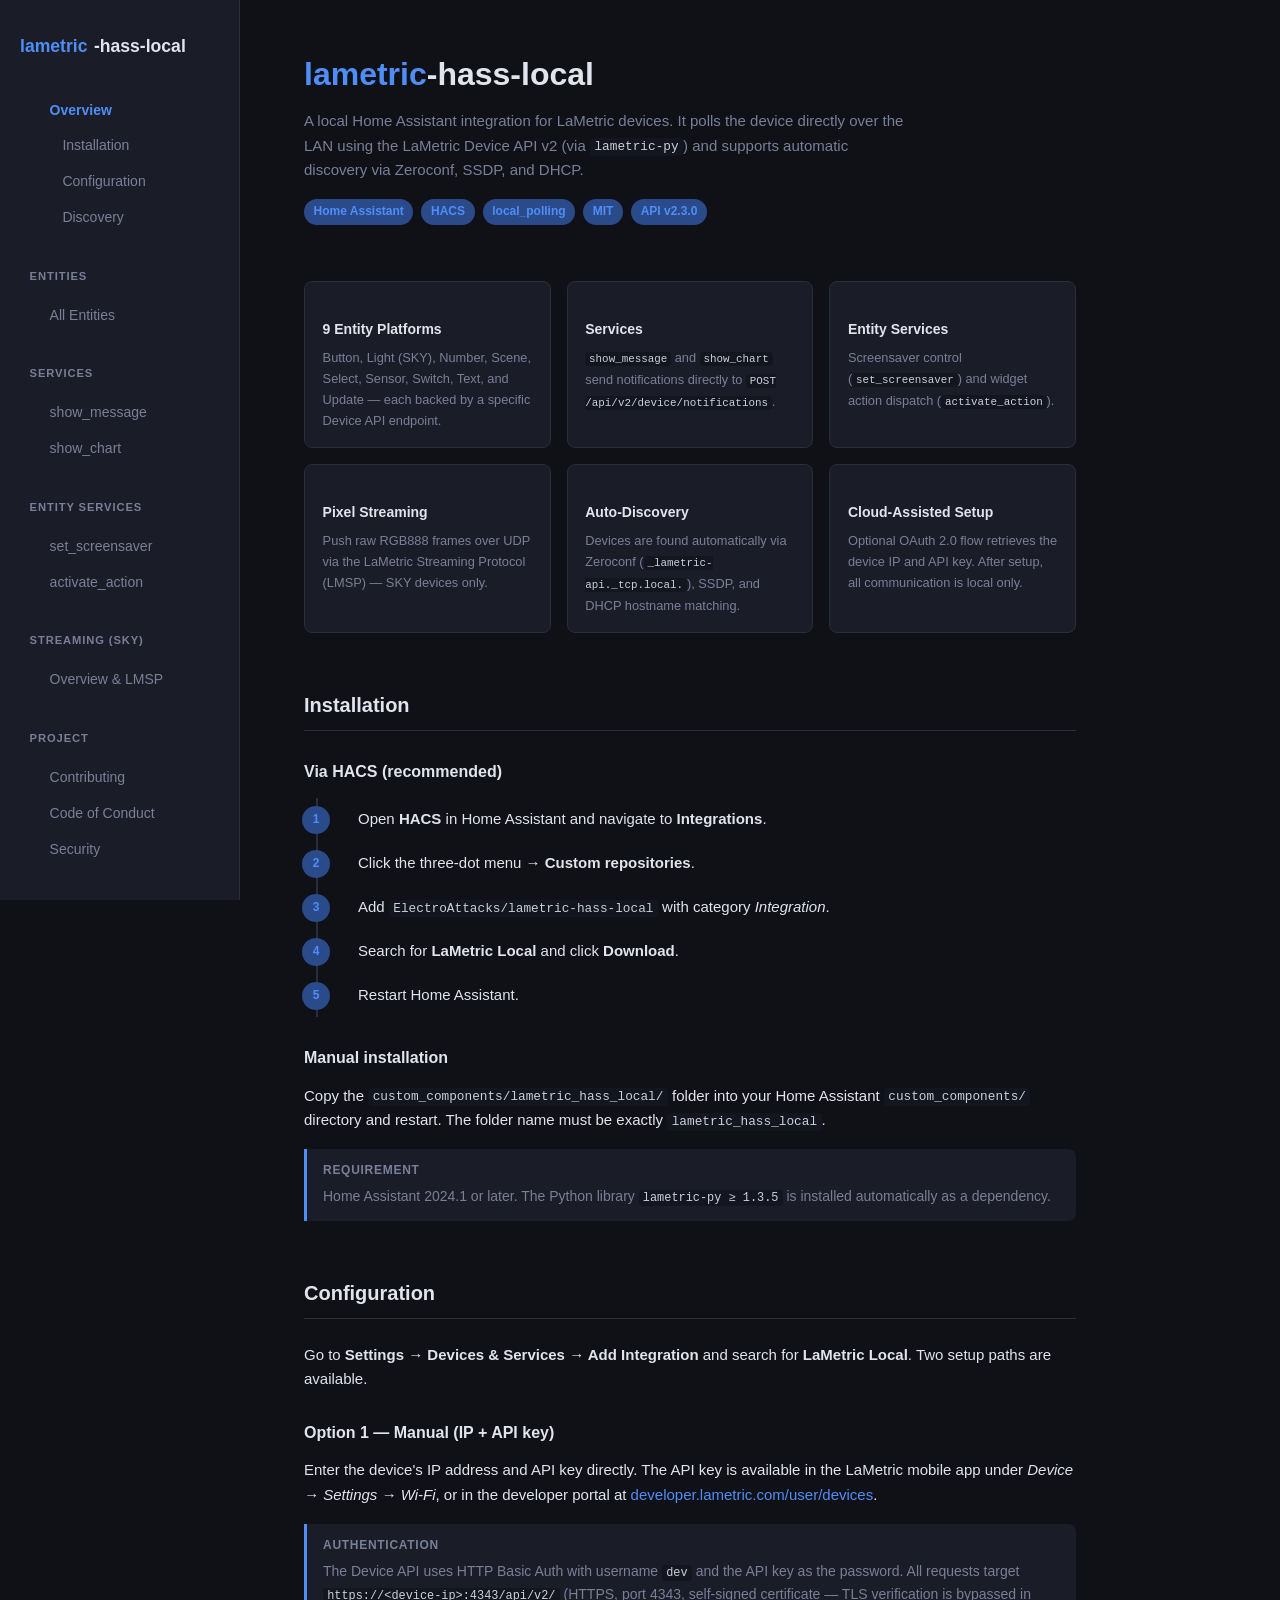
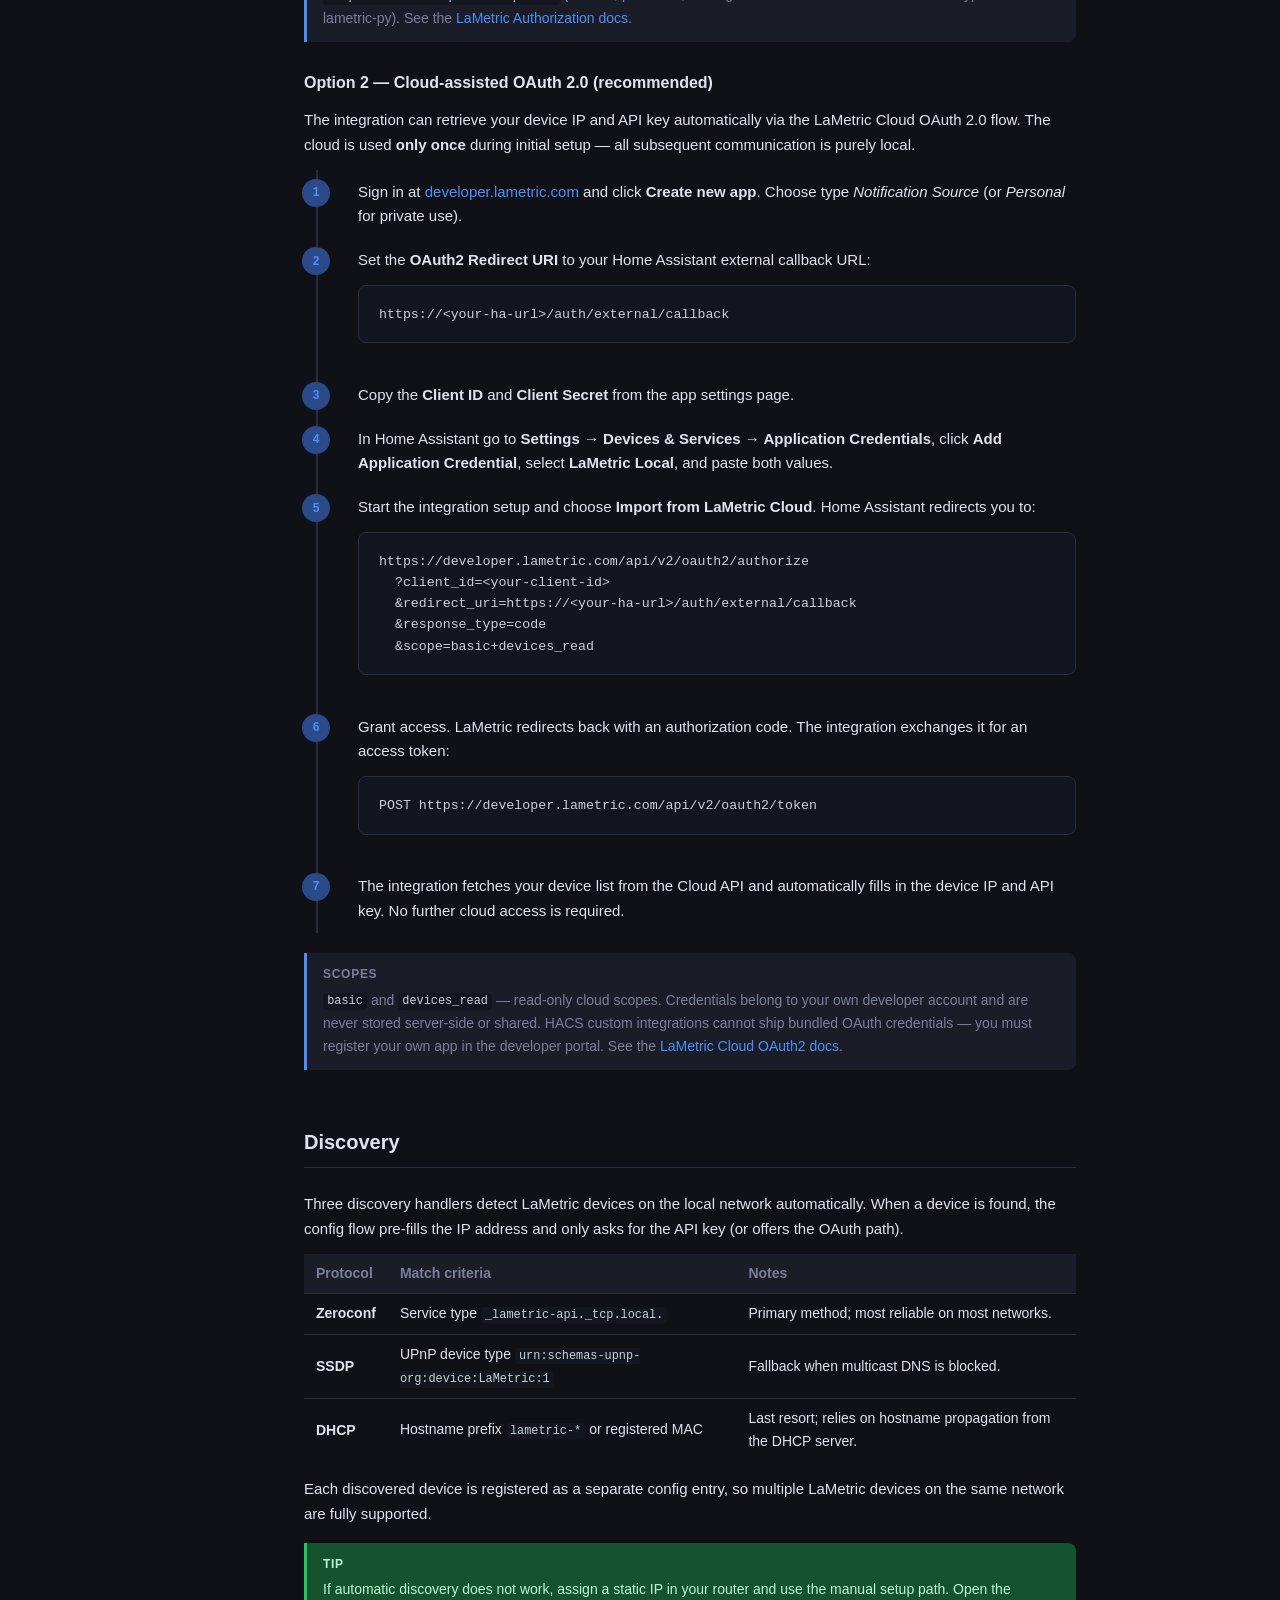
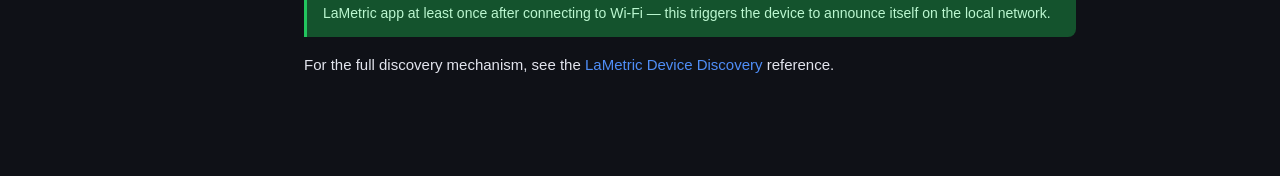
==== docs/index.html @ 4edc42f3 "docs: split documentation into multi-page site - Rewrite index.html as overview page (install, confi" ====
<!DOCTYPE html>
<html lang="en">

<head>
    <meta charset="UTF-8" />
    <meta name="viewport" content="width=device-width, initial-scale=1.0" />
    <title>lametric-hass-local — Overview</title>
    <link rel="stylesheet" href="style.css" />
</head>

<body>
    <div class="layout">

        <!-- ── Sidebar ── -->
        <nav>
            <a class="logo" href="index.html"><span>lametric</span>-hass-local</a>
            <ul>
                <li><a href="index.html" class="page-active">Overview</a></li>
                <li><a href="index.html#installation" style="padding-left:1.4rem">Installation</a></li>
                <li><a href="index.html#configuration" style="padding-left:1.4rem">Configuration</a></li>
                <li><a href="index.html#discovery" style="padding-left:1.4rem">Discovery</a></li>
            </ul>

            <div class="section-label">Entities</div>
            <ul>
                <li><a href="entities.html">All Entities</a></li>
            </ul>

            <div class="section-label">Services</div>
            <ul>
                <li><a href="services.html">show_message</a></li>
                <li><a href="services.html#show-chart">show_chart</a></li>
            </ul>

            <div class="section-label">Entity Services</div>
            <ul>
                <li><a href="entity-services.html">set_screensaver</a></li>
                <li><a href="entity-services.html#activate-action">activate_action</a></li>
            </ul>

            <div class="section-label">Streaming (SKY)</div>
            <ul>
                <li><a href="streaming.html">Overview &amp; LMSP</a></li>
            </ul>

            <div class="section-label">Project</div>
            <ul>
                <li><a href="contributing.html">Contributing</a></li>
                <li><a href="code-of-conduct.html">Code of Conduct</a></li>
                <li><a href="security.html">Security</a></li>
            </ul>
        </nav>

        <!-- ── Content ── -->
        <main>

            <!-- Hero -->
            <div class="hero" id="overview">
                <h1><span>lametric</span>-hass-local</h1>
                <p>A local Home Assistant integration for LaMetric devices. It polls the device directly over the LAN
                    using the LaMetric Device API v2 (via <code>lametric-py</code>) and supports automatic
                    discovery via Zeroconf, SSDP, and DHCP.</p>
                <div class="badges">
                    <span class="badge">Home Assistant</span>
                    <span class="badge">HACS</span>
                    <span class="badge">local_polling</span>
                    <span class="badge">MIT</span>
                    <span class="badge">API v2.3.0</span>
                </div>
            </div>

            <!-- Feature overview -->
            <section>
                <div class="card-grid">
                    <div class="card">
                        <h4>9 Entity Platforms</h4>
                        <p>Button, Light (SKY), Number, Scene, Select, Sensor, Switch, Text, and Update — each backed
                            by a specific Device API endpoint.</p>
                    </div>
                    <div class="card">
                        <h4>Services</h4>
                        <p><code>show_message</code> and <code>show_chart</code> send notifications directly to
                            <code>POST /api/v2/device/notifications</code>.</p>
                    </div>
                    <div class="card">
                        <h4>Entity Services</h4>
                        <p>Screensaver control (<code>set_screensaver</code>) and widget action dispatch
                            (<code>activate_action</code>).</p>
                    </div>
                    <div class="card">
                        <h4>Pixel Streaming</h4>
                        <p>Push raw RGB888 frames over UDP via the LaMetric Streaming Protocol (LMSP) — SKY devices
                            only.</p>
                    </div>
                    <div class="card">
                        <h4>Auto-Discovery</h4>
                        <p>Devices are found automatically via Zeroconf (<code>_lametric-api._tcp.local.</code>),
                            SSDP, and DHCP hostname matching.</p>
                    </div>
                    <div class="card">
                        <h4>Cloud-Assisted Setup</h4>
                        <p>Optional OAuth 2.0 flow retrieves the device IP and API key. After setup, all
                            communication is local only.</p>
                    </div>
                </div>
            </section>

            <!-- Installation -->
            <section id="installation">
                <h2>Installation</h2>

                <h3>Via HACS (recommended)</h3>
                <ol class="steps">
                    <li>Open <strong>HACS</strong> in Home Assistant and navigate to <strong>Integrations</strong>.</li>
                    <li>Click the three-dot menu &#8594; <strong>Custom repositories</strong>.</li>
                    <li>Add <code>ElectroAttacks/lametric-hass-local</code> with category <em>Integration</em>.</li>
                    <li>Search for <strong>LaMetric Local</strong> and click <strong>Download</strong>.</li>
                    <li>Restart Home Assistant.</li>
                </ol>

                <h3>Manual installation</h3>
                <p>Copy the <code>custom_components/lametric_hass_local/</code> folder into your Home Assistant
                    <code>custom_components/</code> directory and restart. The folder name must be exactly
                    <code>lametric_hass_local</code>.</p>

                <div class="note">
                    <strong>Requirement</strong>
                    Home Assistant 2024.1 or later. The Python library <code>lametric-py &ge; 1.3.5</code> is
                    installed automatically as a dependency.
                </div>
            </section>

            <!-- Configuration -->
            <section id="configuration">
                <h2>Configuration</h2>
                <p>Go to <strong>Settings &#8594; Devices &amp; Services &#8594; Add Integration</strong> and search for
                    <strong>LaMetric Local</strong>. Two setup paths are available.</p>

                <h3>Option 1 &#8212; Manual (IP + API key)</h3>
                <p>Enter the device's IP address and API key directly. The API key is available in the LaMetric
                    mobile app under <em>Device &#8594; Settings &#8594; Wi-Fi</em>, or in the developer portal at
                    <a href="https://developer.lametric.com/user/devices" target="_blank"
                        rel="noopener">developer.lametric.com/user/devices</a>.</p>

                <div class="note">
                    <strong>Authentication</strong>
                    The Device API uses HTTP Basic Auth with username <code>dev</code> and the API key as the
                    password. All requests target <code>https://&lt;device-ip&gt;:4343/api/v2/</code> (HTTPS, port
                    4343, self-signed certificate &#8212; TLS verification is bypassed in lametric-py).
                    See the
                    <a href="https://lametric-documentation.readthedocs.io/en/latest/reference-docs/device-authorization.html"
                        target="_blank" rel="noopener">LaMetric Authorization docs</a>.
                </div>

                <h3>Option 2 &#8212; Cloud-assisted OAuth 2.0 (recommended)</h3>
                <p>The integration can retrieve your device IP and API key automatically via the LaMetric Cloud OAuth
                    2.0 flow. The cloud is used <strong>only once</strong> during initial setup &#8212; all subsequent
                    communication is purely local.</p>

                <ol class="steps">
                    <li>
                        Sign in at <a href="https://developer.lametric.com" target="_blank"
                            rel="noopener">developer.lametric.com</a> and click <strong>Create new app</strong>.
                        Choose type <em>Notification Source</em> (or <em>Personal</em> for private use).
                    </li>
                    <li>
                        Set the <strong>OAuth2 Redirect URI</strong> to your Home Assistant external callback URL:
                        <pre><code>https://&lt;your-ha-url&gt;/auth/external/callback</code></pre>
                    </li>
                    <li>
                        Copy the <strong>Client ID</strong> and <strong>Client Secret</strong> from the app settings
                        page.
                    </li>
                    <li>
                        In Home Assistant go to <strong>Settings &#8594; Devices &amp; Services &#8594; Application
                            Credentials</strong>, click <strong>Add Application Credential</strong>, select
                        <strong>LaMetric Local</strong>, and paste both values.
                    </li>
                    <li>
                        Start the integration setup and choose <strong>Import from LaMetric Cloud</strong>. Home
                        Assistant redirects you to:
                        <pre><code>https://developer.lametric.com/api/v2/oauth2/authorize
  ?client_id=&lt;your-client-id&gt;
  &amp;redirect_uri=https://&lt;your-ha-url&gt;/auth/external/callback
  &amp;response_type=code
  &amp;scope=basic+devices_read</code></pre>
                    </li>
                    <li>
                        Grant access. LaMetric redirects back with an authorization code. The integration exchanges
                        it for an access token:
                        <pre><code>POST https://developer.lametric.com/api/v2/oauth2/token</code></pre>
                    </li>
                    <li>
                        The integration fetches your device list from the Cloud API and automatically fills in the
                        device IP and API key. No further cloud access is required.
                    </li>
                </ol>

                <div class="note">
                    <strong>Scopes</strong>
                    <code>basic</code> and <code>devices_read</code> &#8212; read-only cloud scopes. Credentials belong
                    to your own developer account and are never stored server-side or shared. HACS custom integrations
                    cannot ship bundled OAuth credentials &#8212; you must register your own app in the developer
                    portal. See the
                    <a href="https://lametric-documentation.readthedocs.io/en/latest/reference-docs/cloud-authorization.html"
                        target="_blank" rel="noopener">LaMetric Cloud OAuth2 docs</a>.
                </div>
            </section>

            <!-- Discovery -->
            <section id="discovery">
                <h2>Discovery</h2>
                <p>Three discovery handlers detect LaMetric devices on the local network automatically. When a device
                    is found, the config flow pre-fills the IP address and only asks for the API key (or offers the
                    OAuth path).</p>

                <table>
                    <thead>
                        <tr>
                            <th>Protocol</th>
                            <th>Match criteria</th>
                            <th>Notes</th>
                        </tr>
                    </thead>
                    <tbody>
                        <tr>
                            <td><strong>Zeroconf</strong></td>
                            <td>Service type <code>_lametric-api._tcp.local.</code></td>
                            <td>Primary method; most reliable on most networks.</td>
                        </tr>
                        <tr>
                            <td><strong>SSDP</strong></td>
                            <td>UPnP device type <code>urn:schemas-upnp-org:device:LaMetric:1</code></td>
                            <td>Fallback when multicast DNS is blocked.</td>
                        </tr>
                        <tr>
                            <td><strong>DHCP</strong></td>
                            <td>Hostname prefix <code>lametric-*</code> or registered MAC</td>
                            <td>Last resort; relies on hostname propagation from the DHCP server.</td>
                        </tr>
                    </tbody>
                </table>

                <p>Each discovered device is registered as a separate config entry, so multiple LaMetric devices on
                    the same network are fully supported.</p>

                <div class="tip">
                    <strong>Tip</strong>
                    If automatic discovery does not work, assign a static IP in your router and use the manual setup
                    path. Open the LaMetric app at least once after connecting to Wi-Fi &#8212; this triggers the device
                    to announce itself on the local network.
                </div>

                <p>For the full discovery mechanism, see the
                    <a href="https://lametric-documentation.readthedocs.io/en/latest/reference-docs/device-discovery.html"
                        target="_blank" rel="noopener">LaMetric Device Discovery</a> reference.
                </p>
            </section>

        </main>
    </div>
</body>

</html>
---- docs/style.css ----
/* ── Reset & Variables ── */
*,
*::before,
*::after {
    box-sizing: border-box;
    margin: 0;
    padding: 0;
}

:root {
    --bg: #0f1117;
    --surface: #1a1d27;
    --border: #2a2d3a;
    --accent: #4f8ef7;
    --accent-dim: #2a4a8a;
    --text: #e2e4ed;
    --muted: #7a7f99;
    --code-bg: #13151f;
    --radius: 8px;
    --warn: #d97706;
    --warn-dim: #451a03;
    --success: #22c55e;
    --success-dim: #14532d;
    --danger: #ef4444;
    --danger-dim: #450a0a;
    --method-get: #22c55e;
    --method-put: #f59e0b;
    --method-post: #3b82f6;
    --method-delete: #ef4444;
}

html {
    scroll-behavior: smooth;
}

body {
    font-family: -apple-system, BlinkMacSystemFont, "Segoe UI", Roboto, sans-serif;
    background: var(--bg);
    color: var(--text);
    line-height: 1.65;
    font-size: 15px;
}

a {
    color: var(--accent);
    text-decoration: none;
}

a:hover {
    text-decoration: underline;
}

/* ── Layout ── */
.layout {
    display: flex;
    min-height: 100vh;
}

/* ── Sidebar ── */
nav {
    width: 240px;
    flex-shrink: 0;
    background: var(--surface);
    border-right: 1px solid var(--border);
    padding: 2rem 1.25rem;
    position: sticky;
    top: 0;
    height: 100vh;
    overflow-y: auto;
}

nav .logo {
    font-size: 1.1rem;
    font-weight: 700;
    color: var(--text);
    display: flex;
    align-items: center;
    gap: 0.4rem;
    margin-bottom: 2rem;
    text-decoration: none;
}

nav .logo span {
    color: var(--accent);
}

nav ul {
    list-style: none;
}

nav ul li {
    margin-bottom: 0.1rem;
}

nav ul li a {
    display: block;
    padding: 0.35rem 0.6rem;
    border-radius: 5px;
    color: var(--muted);
    font-size: 0.875rem;
    transition: background 0.15s, color 0.15s;
    text-decoration: none;
}

nav ul li a:hover,
nav ul li a.active {
    background: var(--accent-dim);
    color: var(--text);
}

nav ul li a.page-active {
    color: var(--accent);
    font-weight: 600;
}

nav .section-label {
    font-size: 0.7rem;
    font-weight: 600;
    text-transform: uppercase;
    letter-spacing: 0.08em;
    color: var(--muted);
    padding: 1rem 0.6rem 0.3rem;
}

/* ── Main Content ── */
main {
    flex: 1;
    padding: 3rem 4rem;
    max-width: 900px;
}

/* ── Hero ── */
.hero {
    margin-bottom: 3.5rem;
}

.hero h1 {
    font-size: 2rem;
    font-weight: 700;
    margin-bottom: 0.5rem;
}

.hero h1 span {
    color: var(--accent);
}

.hero p {
    color: var(--muted);
    max-width: 600px;
}

.badges {
    display: flex;
    gap: 0.5rem;
    margin-top: 1rem;
    flex-wrap: wrap;
}

.badge {
    background: var(--accent-dim);
    color: var(--accent);
    font-size: 0.75rem;
    font-weight: 600;
    padding: 0.2rem 0.6rem;
    border-radius: 999px;
}

/* ── Sections ── */
section {
    margin-bottom: 3.5rem;
}

h2 {
    font-size: 1.25rem;
    font-weight: 700;
    padding-bottom: 0.5rem;
    border-bottom: 1px solid var(--border);
    margin-bottom: 1.5rem;
}

h3 {
    font-size: 1rem;
    font-weight: 600;
    margin: 1.75rem 0 0.75rem;
    color: var(--text);
}

h4 {
    font-size: 0.9rem;
    font-weight: 600;
    margin: 1.25rem 0 0.5rem;
    color: var(--muted);
}

p {
    margin-bottom: 0.75rem;
    color: var(--text);
}

code {
    font-family: "JetBrains Mono", "Fira Code", "Cascadia Code", monospace;
    font-size: 0.85em;
    background: var(--code-bg);
    padding: 0.1em 0.35em;
    border-radius: 4px;
    color: #c9d1d9;
}

pre {
    background: var(--code-bg);
    border: 1px solid var(--border);
    border-radius: var(--radius);
    padding: 1.1rem 1.25rem;
    overflow-x: auto;
    margin: 0.75rem 0 1.25rem;
    font-size: 0.83rem;
    line-height: 1.6;
}

pre code {
    background: none;
    padding: 0;
    font-size: inherit;
    color: #c9d1d9;
}

ul,
ol {
    margin: 0.5rem 0 1rem 1.25rem;
}

li {
    margin-bottom: 0.3rem;
}

/* ── Cards ── */
.card-grid {
    display: grid;
    grid-template-columns: repeat(auto-fill, minmax(220px, 1fr));
    gap: 1rem;
    margin-bottom: 1rem;
}

.card {
    background: var(--surface);
    border: 1px solid var(--border);
    border-radius: var(--radius);
    padding: 1rem 1.1rem;
}

.card h4 {
    font-size: 0.875rem;
    font-weight: 600;
    margin-bottom: 0.35rem;
    color: var(--text);
}

.card p {
    font-size: 0.8rem;
    color: var(--muted);
    margin: 0;
}

/* ── Callouts ── */
.note,
.warning,
.tip {
    border-left: 3px solid var(--accent);
    padding: 0.75rem 1rem;
    border-radius: 0 var(--radius) var(--radius) 0;
    font-size: 0.875rem;
    margin: 1rem 0;
}

.note {
    background: var(--surface);
    border-color: var(--accent);
    color: var(--muted);
}

.warning {
    background: var(--warn-dim);
    border-color: var(--warn);
    color: #fde68a;
}

.tip {
    background: var(--success-dim);
    border-color: var(--success);
    color: #bbf7d0;
}

.note strong,
.warning strong,
.tip strong {
    display: block;
    margin-bottom: 0.25rem;
    font-size: 0.75rem;
    text-transform: uppercase;
    letter-spacing: 0.06em;
}

/* ── Tables ── */
table {
    width: 100%;
    border-collapse: collapse;
    font-size: 0.875rem;
    margin-bottom: 1rem;
}

th,
td {
    text-align: left;
    padding: 0.5rem 0.75rem;
    border-bottom: 1px solid var(--border);
}

th {
    color: var(--muted);
    font-weight: 600;
    background: var(--surface);
}

tr:last-child td {
    border-bottom: none;
}

/* ── API Reference ── */
.api-ref {
    background: var(--surface);
    border: 1px solid var(--border);
    border-radius: var(--radius);
    padding: 0.75rem 1rem;
    margin: 1rem 0;
    font-size: 0.8rem;
    color: var(--muted);
    display: flex;
    align-items: center;
    gap: 0.75rem;
    flex-wrap: wrap;
}

.api-ref .api-method {
    font-size: 0.7rem;
    font-weight: 700;
    padding: 0.15rem 0.5rem;
    border-radius: 4px;
    text-transform: uppercase;
    letter-spacing: 0.04em;
    flex-shrink: 0;
}

.api-ref .api-method.get {
    background: #14532d;
    color: var(--method-get);
}

.api-ref .api-method.post {
    background: #1e3a5f;
    color: var(--method-post);
}

.api-ref .api-method.put {
    background: #451a03;
    color: #fbbf24;
}

.api-ref .api-method.delete {
    background: #450a0a;
    color: var(--method-delete);
}

.api-ref .api-path {
    font-family: "JetBrains Mono", "Fira Code", monospace;
    color: var(--text);
    font-size: 0.82rem;
}

.api-ref .api-version {
    margin-left: auto;
    font-size: 0.7rem;
    background: var(--bg);
    padding: 0.1rem 0.45rem;
    border-radius: 999px;
    border: 1px solid var(--border);
}

/* ── Step list ── */
.steps {
    counter-reset: step-counter;
    list-style: none;
    margin: 0.5rem 0 1.25rem 0;
}

.steps li {
    counter-increment: step-counter;
    padding: 0.6rem 0 0.6rem 2.5rem;
    position: relative;
    border-left: 2px solid var(--border);
    margin-left: 0.75rem;
    margin-bottom: 0;
}

.steps li::before {
    content: counter(step-counter);
    position: absolute;
    left: -1rem;
    top: 0.55rem;
    width: 1.75rem;
    height: 1.75rem;
    background: var(--accent-dim);
    color: var(--accent);
    border-radius: 50%;
    display: flex;
    align-items: center;
    justify-content: center;
    font-size: 0.75rem;
    font-weight: 700;
}

/* ── Inline value list ── */
.val-list {
    display: flex;
    gap: 0.4rem;
    flex-wrap: wrap;
    margin: 0.25rem 0 0.75rem;
}

.val {
    background: var(--code-bg);
    border: 1px solid var(--border);
    border-radius: 4px;
    padding: 0.1em 0.45em;
    font-family: "JetBrains Mono", "Fira Code", monospace;
    font-size: 0.8rem;
    color: #c9d1d9;
}

.val.default {
    border-color: var(--accent-dim);
    color: var(--accent);
}

/* ── Entity header row ── */
.entity-header {
    display: flex;
    align-items: center;
    gap: 0.75rem;
    margin-bottom: 0.75rem;
}

.platform-badge {
    font-size: 0.7rem;
    font-weight: 700;
    padding: 0.2rem 0.6rem;
    border-radius: 999px;
    border: 1px solid var(--border);
    background: var(--code-bg);
    color: var(--muted);
    text-transform: uppercase;
    letter-spacing: 0.05em;
}

/* ── Responsive ── */
@media (max-width: 768px) {
    nav {
        display: none;
    }

    main {
        padding: 2rem 1.25rem;
    }
}
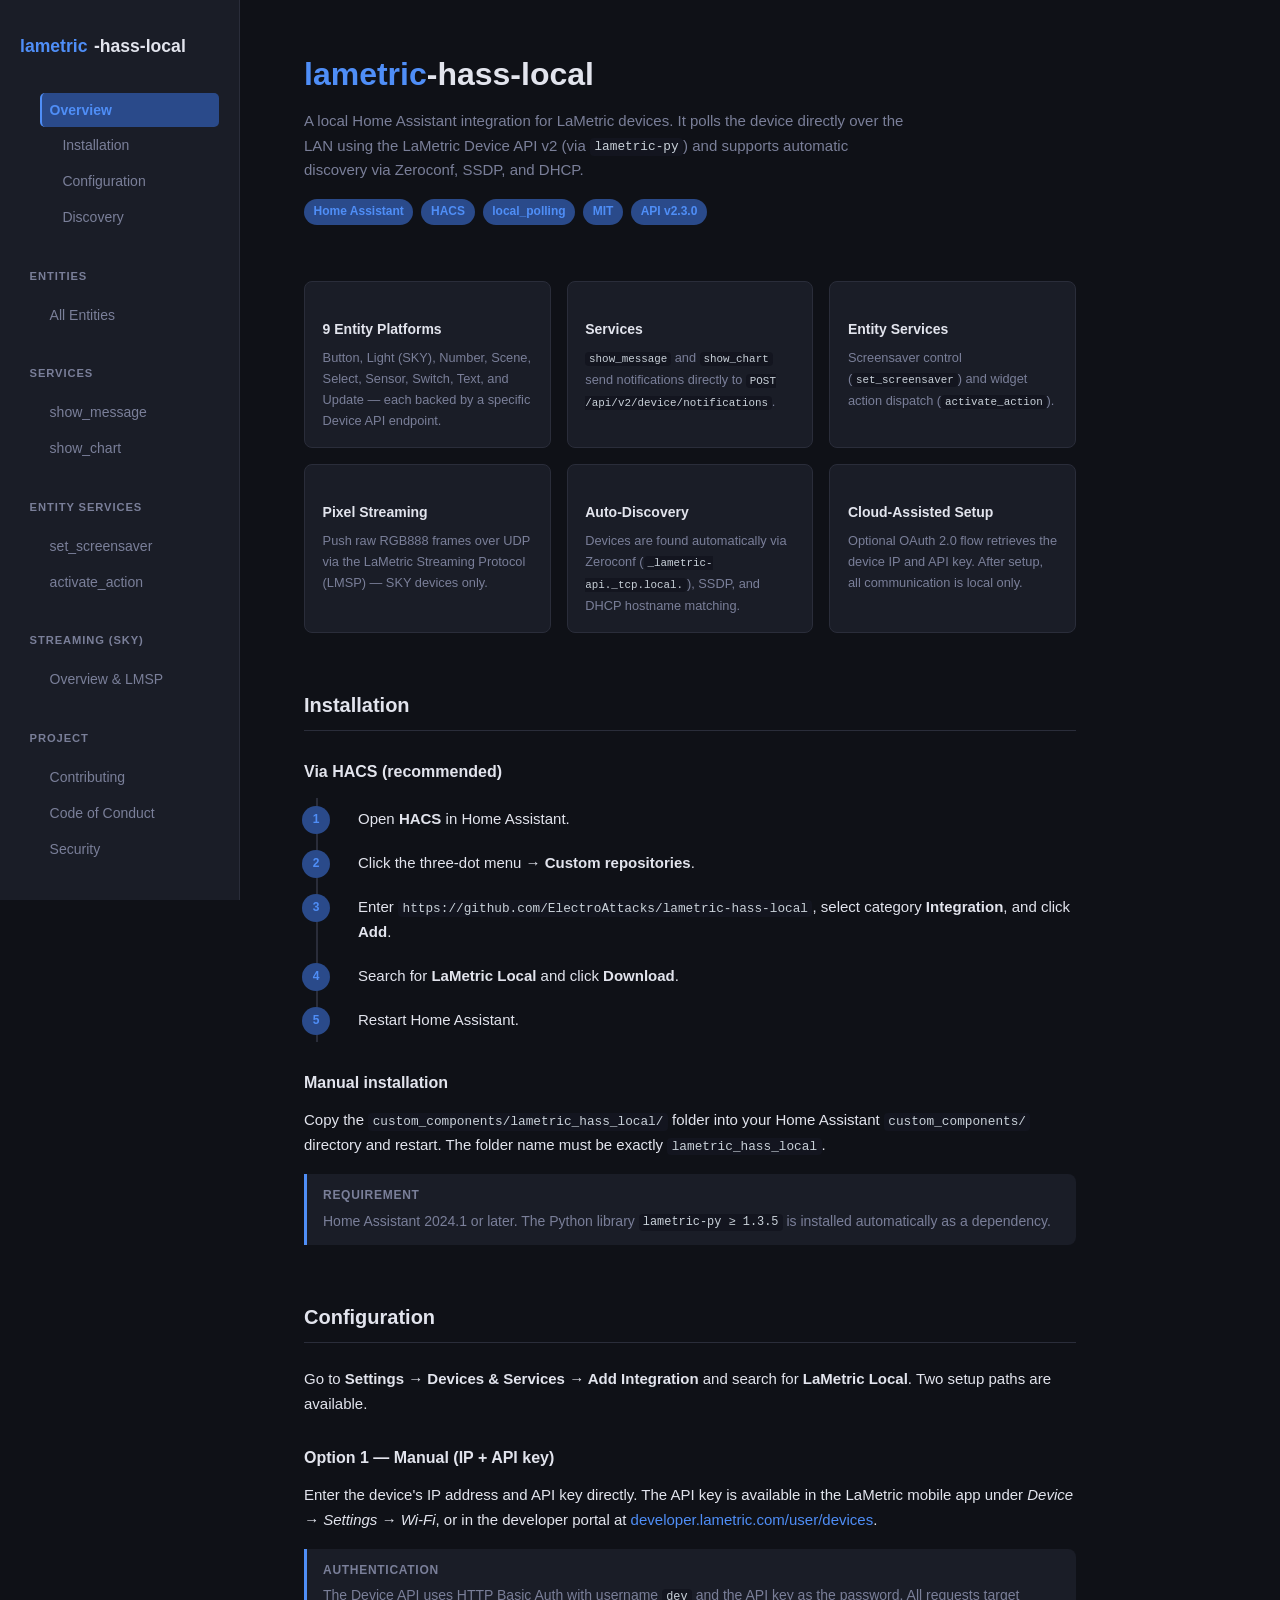
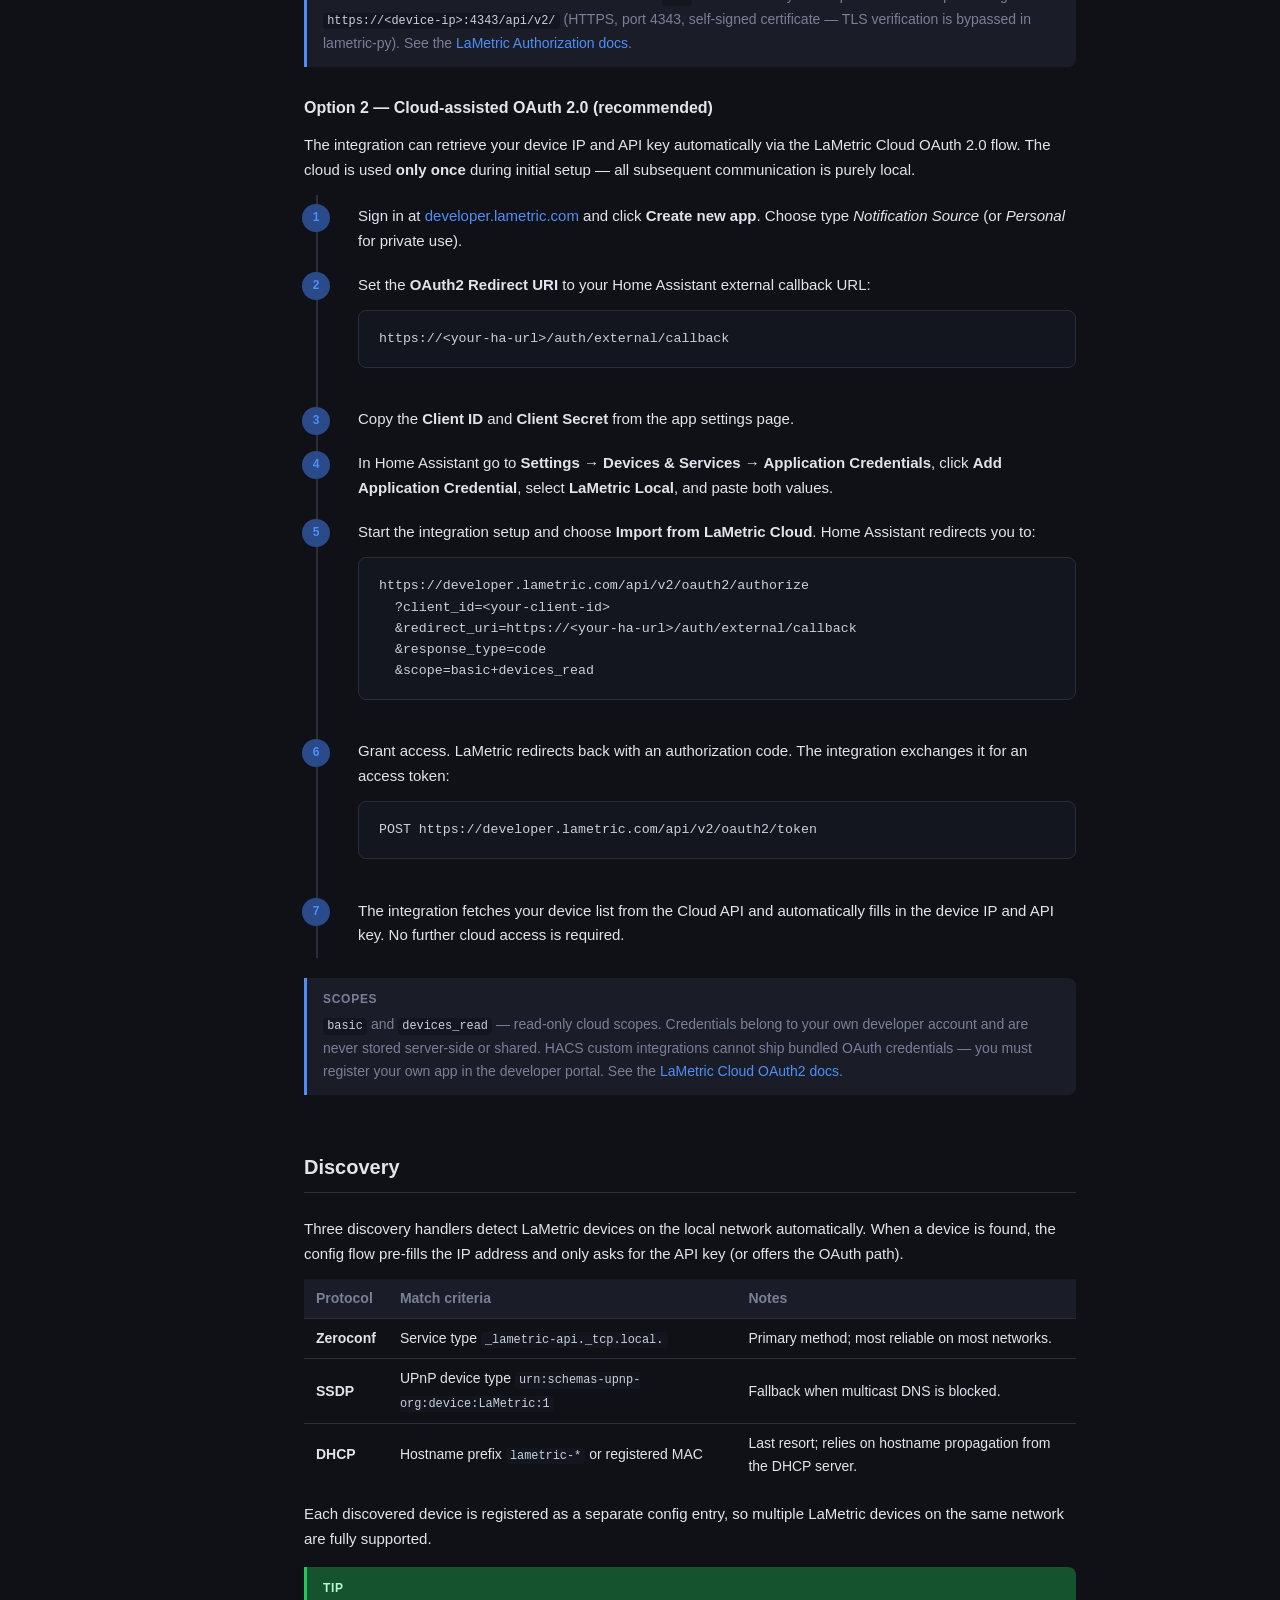
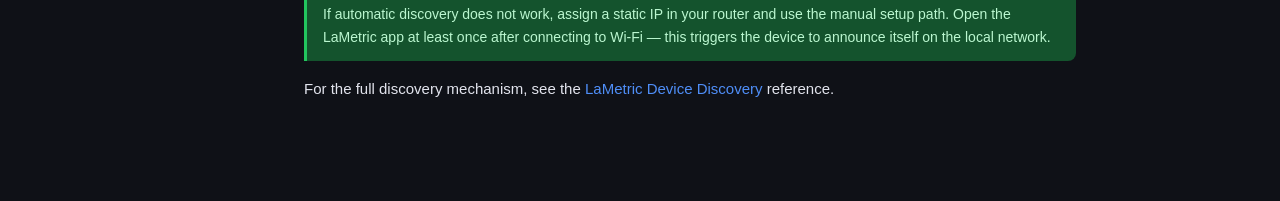
==== commit bfc8920f: "docs: add live sidebar highlighting and fix HACS install steps - Add nav.js with IntersectionObserve" ====
--- a/docs/index.html
+++ b/docs/index.html
@@ -80,7 +80,8 @@
                     <div class="card">
                         <h4>Services</h4>
                         <p><code>show_message</code> and <code>show_chart</code> send notifications directly to
-                            <code>POST /api/v2/device/notifications</code>.</p>
+                            <code>POST /api/v2/device/notifications</code>.
+                        </p>
                     </div>
                     <div class="card">
                         <h4>Entity Services</h4>
@@ -111,9 +112,10 @@
 
                 <h3>Via HACS (recommended)</h3>
                 <ol class="steps">
-                    <li>Open <strong>HACS</strong> in Home Assistant and navigate to <strong>Integrations</strong>.</li>
+                    <li>Open <strong>HACS</strong> in Home Assistant.</li>
                     <li>Click the three-dot menu &#8594; <strong>Custom repositories</strong>.</li>
-                    <li>Add <code>ElectroAttacks/lametric-hass-local</code> with category <em>Integration</em>.</li>
+                    <li>Enter <code>https://github.com/ElectroAttacks/lametric-hass-local</code>, select category
+                        <strong>Integration</strong>, and click <strong>Add</strong>.</li>
                     <li>Search for <strong>LaMetric Local</strong> and click <strong>Download</strong>.</li>
                     <li>Restart Home Assistant.</li>
                 </ol>
@@ -121,7 +123,8 @@
                 <h3>Manual installation</h3>
                 <p>Copy the <code>custom_components/lametric_hass_local/</code> folder into your Home Assistant
                     <code>custom_components/</code> directory and restart. The folder name must be exactly
-                    <code>lametric_hass_local</code>.</p>
+                    <code>lametric_hass_local</code>.
+                </p>
 
                 <div class="note">
                     <strong>Requirement</strong>
@@ -134,13 +137,15 @@
             <section id="configuration">
                 <h2>Configuration</h2>
                 <p>Go to <strong>Settings &#8594; Devices &amp; Services &#8594; Add Integration</strong> and search for
-                    <strong>LaMetric Local</strong>. Two setup paths are available.</p>
+                    <strong>LaMetric Local</strong>. Two setup paths are available.
+                </p>
 
                 <h3>Option 1 &#8212; Manual (IP + API key)</h3>
                 <p>Enter the device's IP address and API key directly. The API key is available in the LaMetric
                     mobile app under <em>Device &#8594; Settings &#8594; Wi-Fi</em>, or in the developer portal at
                     <a href="https://developer.lametric.com/user/devices" target="_blank"
-                        rel="noopener">developer.lametric.com/user/devices</a>.</p>
+                        rel="noopener">developer.lametric.com/user/devices</a>.
+                </p>
 
                 <div class="note">
                     <strong>Authentication</strong>
--- a/docs/style.css
+++ b/docs/style.css
@@ -102,15 +102,24 @@
     text-decoration: none;
 }
 
-nav ul li a:hover,
+nav ul li a:hover {
+    background: rgba(79, 142, 247, 0.12);
+    color: var(--text);
+}
+
+/* in-page section currently in view */
 nav ul li a.active {
+    background: rgba(79, 142, 247, 0.18);
+    color: var(--text);
+}
+
+/* current page */
+nav ul li a.page-active {
     background: var(--accent-dim);
-    color: var(--text);
-}
-
-nav ul li a.page-active {
-    color: var(--accent);
-    font-weight: 600;
+    color: var(--accent);
+    font-weight: 600;
+    border-left: 2px solid var(--accent);
+    padding-left: calc(0.6rem - 2px);
 }
 
 nav .section-label {
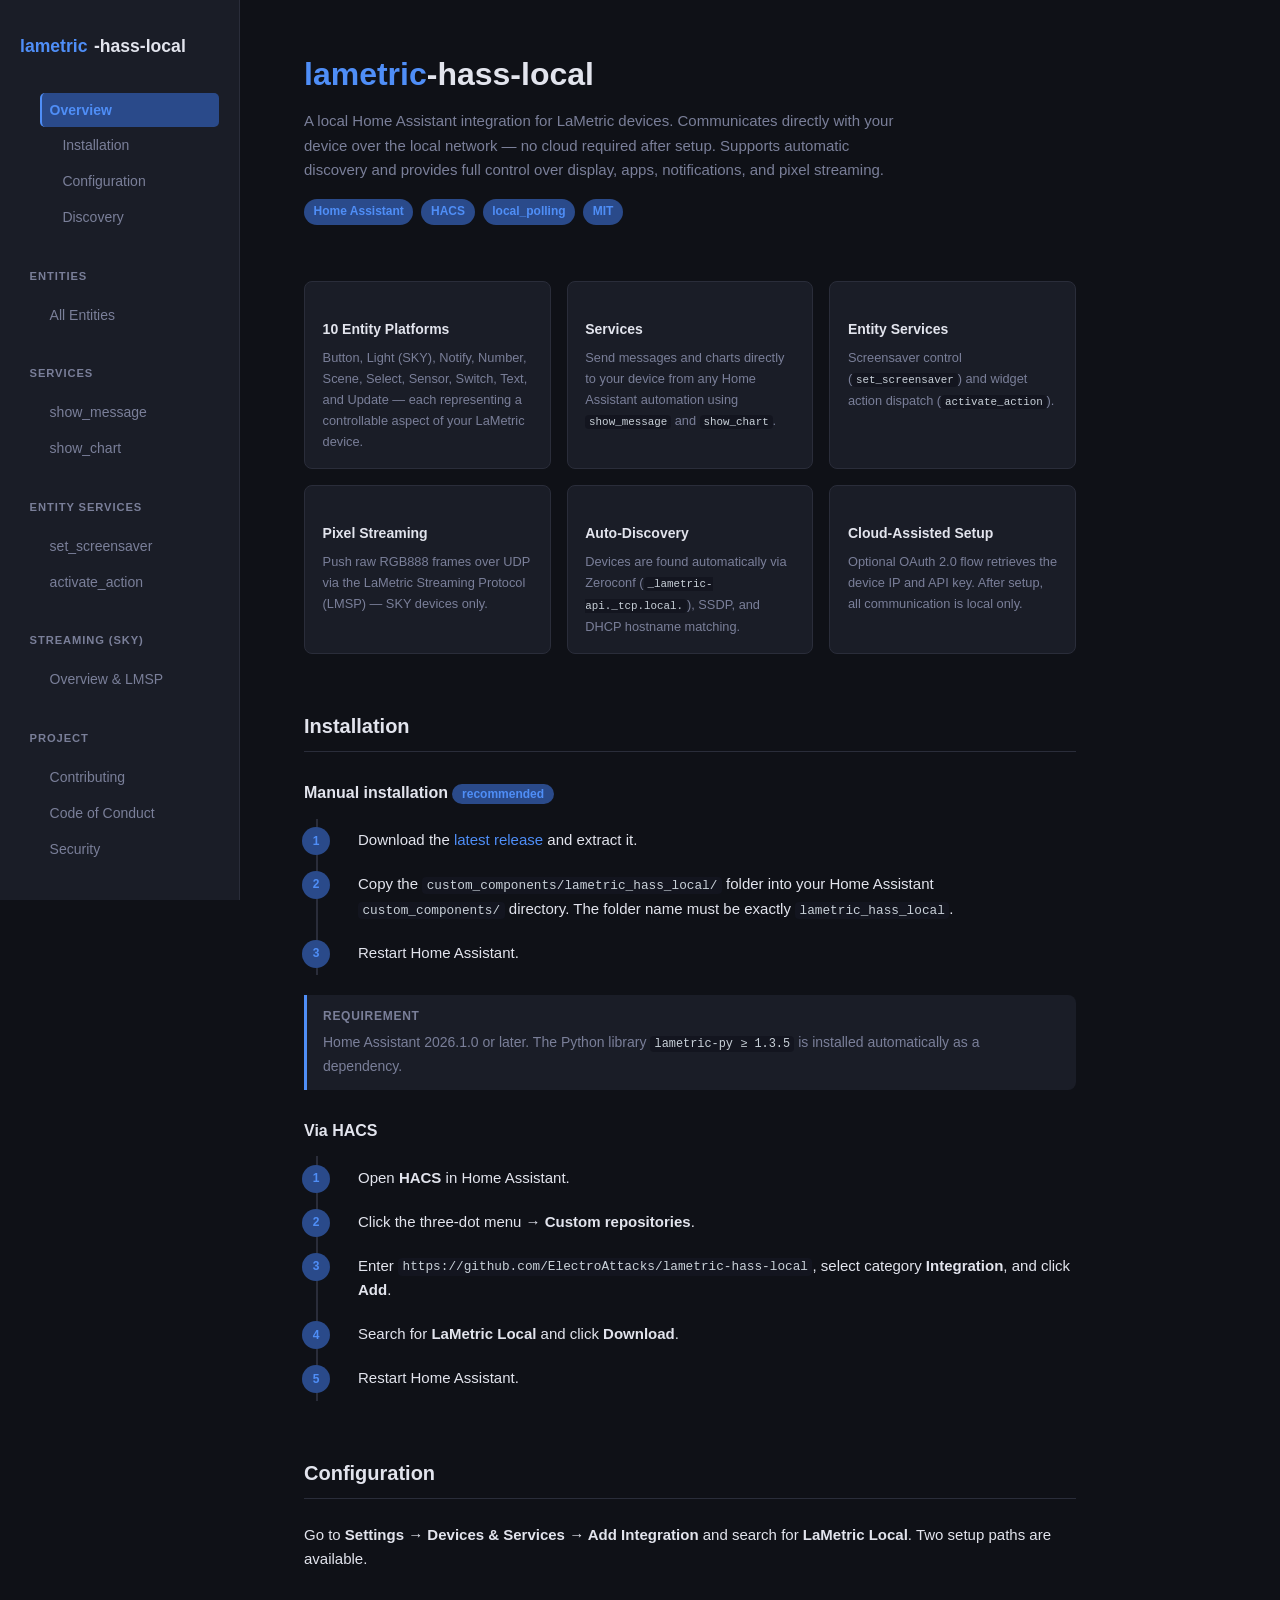
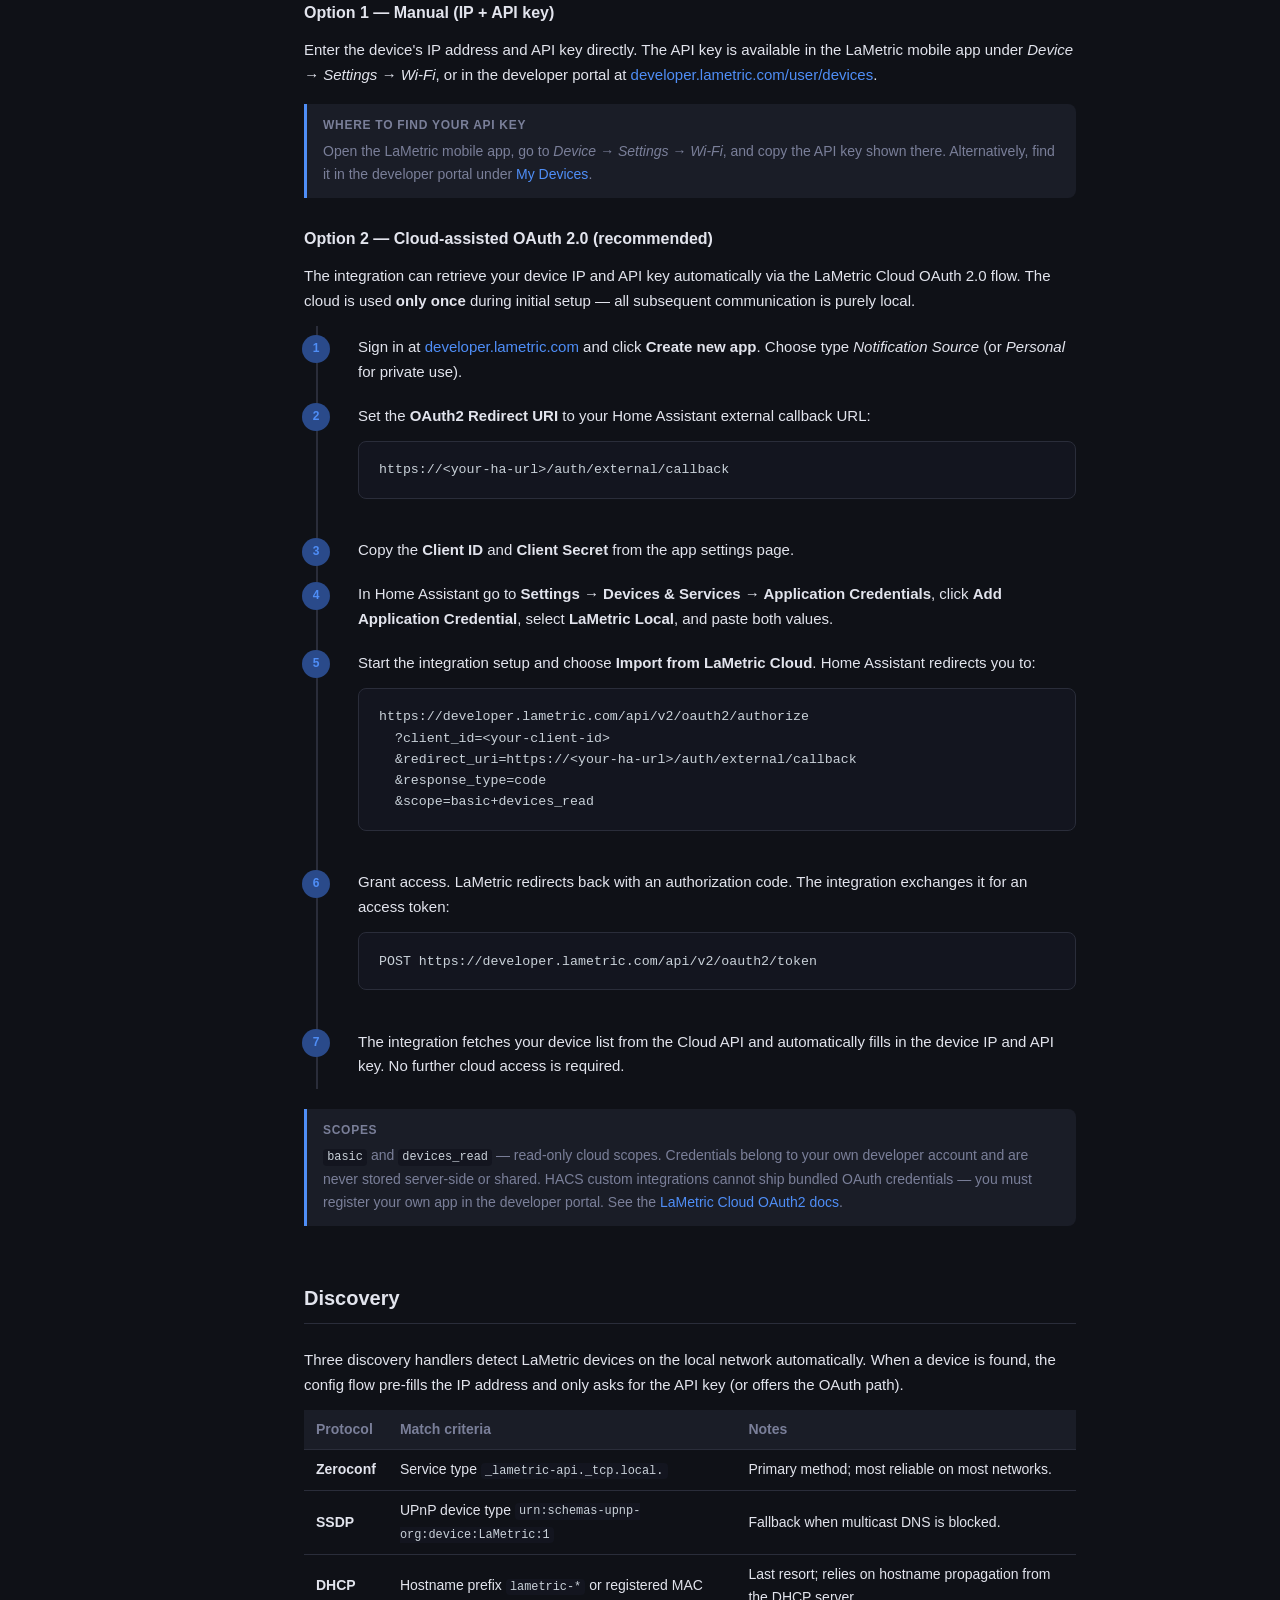
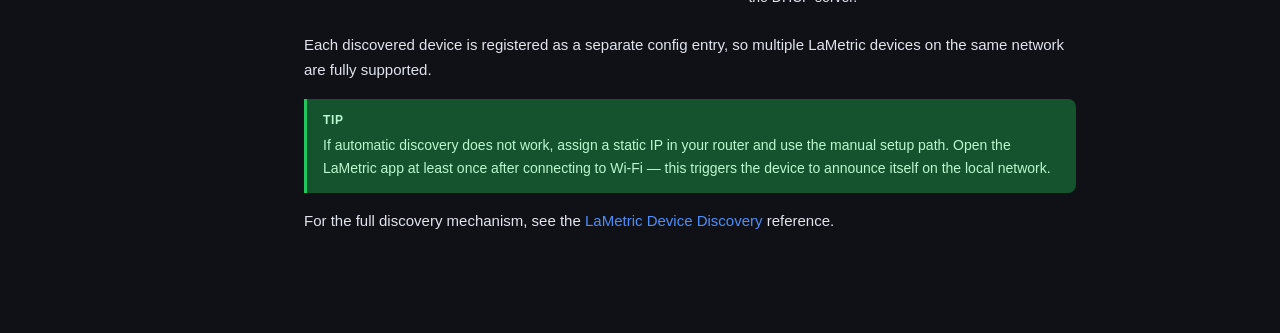
==== commit fc40def5: "docs: overhaul entities, streaming accuracy, nav tracking, rename - Rename contributing.html to cont" ====
--- a/docs/index.html
+++ b/docs/index.html
@@ -57,15 +57,14 @@
             <!-- Hero -->
             <div class="hero" id="overview">
                 <h1><span>lametric</span>-hass-local</h1>
-                <p>A local Home Assistant integration for LaMetric devices. It polls the device directly over the LAN
-                    using the LaMetric Device API v2 (via <code>lametric-py</code>) and supports automatic
-                    discovery via Zeroconf, SSDP, and DHCP.</p>
+                <p>A local Home Assistant integration for LaMetric devices. Communicates directly with your device
+                    over the local network — no cloud required after setup. Supports automatic discovery and
+                    provides full control over display, apps, notifications, and pixel streaming.</p>
                 <div class="badges">
                     <span class="badge">Home Assistant</span>
                     <span class="badge">HACS</span>
                     <span class="badge">local_polling</span>
                     <span class="badge">MIT</span>
-                    <span class="badge">API v2.3.0</span>
                 </div>
             </div>
 
@@ -73,15 +72,14 @@
             <section>
                 <div class="card-grid">
                     <div class="card">
-                        <h4>9 Entity Platforms</h4>
-                        <p>Button, Light (SKY), Number, Scene, Select, Sensor, Switch, Text, and Update — each backed
-                            by a specific Device API endpoint.</p>
+                        <h4>10 Entity Platforms</h4>
+                        <p>Button, Light (SKY), Notify, Number, Scene, Select, Sensor, Switch, Text, and Update —
+                            each representing a controllable aspect of your LaMetric device.</p>
                     </div>
                     <div class="card">
                         <h4>Services</h4>
-                        <p><code>show_message</code> and <code>show_chart</code> send notifications directly to
-                            <code>POST /api/v2/device/notifications</code>.
-                        </p>
+                        <p>Send messages and charts directly to your device from any Home Assistant automation
+                            using <code>show_message</code> and <code>show_chart</code>.</p>
                     </div>
                     <div class="card">
                         <h4>Entity Services</h4>
@@ -110,27 +108,36 @@
             <section id="installation">
                 <h2>Installation</h2>
 
-                <h3>Via HACS (recommended)</h3>
+                <h3>Manual installation <span class="badge">recommended</span></h3>
+                <ol class="steps">
+                    <li>Download the
+                        <a href="https://github.com/ElectroAttacks/lametric-hass-local/releases/latest" target="_blank"
+                            rel="noopener">latest release</a>
+                        and extract it.
+                    </li>
+                    <li>Copy the <code>custom_components/lametric_hass_local/</code> folder into your Home Assistant
+                        <code>custom_components/</code> directory. The folder name must be exactly
+                        <code>lametric_hass_local</code>.
+                    </li>
+                    <li>Restart Home Assistant.</li>
+                </ol>
+
+                <div class="note">
+                    <strong>Requirement</strong>
+                    Home Assistant 2026.1.0 or later. The Python library <code>lametric-py &ge; 1.3.5</code> is
+                    installed automatically as a dependency.
+                </div>
+
+                <h3>Via HACS</h3>
                 <ol class="steps">
                     <li>Open <strong>HACS</strong> in Home Assistant.</li>
                     <li>Click the three-dot menu &#8594; <strong>Custom repositories</strong>.</li>
                     <li>Enter <code>https://github.com/ElectroAttacks/lametric-hass-local</code>, select category
-                        <strong>Integration</strong>, and click <strong>Add</strong>.</li>
+                        <strong>Integration</strong>, and click <strong>Add</strong>.
+                    </li>
                     <li>Search for <strong>LaMetric Local</strong> and click <strong>Download</strong>.</li>
                     <li>Restart Home Assistant.</li>
                 </ol>
-
-                <h3>Manual installation</h3>
-                <p>Copy the <code>custom_components/lametric_hass_local/</code> folder into your Home Assistant
-                    <code>custom_components/</code> directory and restart. The folder name must be exactly
-                    <code>lametric_hass_local</code>.
-                </p>
-
-                <div class="note">
-                    <strong>Requirement</strong>
-                    Home Assistant 2024.1 or later. The Python library <code>lametric-py &ge; 1.3.5</code> is
-                    installed automatically as a dependency.
-                </div>
             </section>
 
             <!-- Configuration -->
@@ -148,13 +155,10 @@
                 </p>
 
                 <div class="note">
-                    <strong>Authentication</strong>
-                    The Device API uses HTTP Basic Auth with username <code>dev</code> and the API key as the
-                    password. All requests target <code>https://&lt;device-ip&gt;:4343/api/v2/</code> (HTTPS, port
-                    4343, self-signed certificate &#8212; TLS verification is bypassed in lametric-py).
-                    See the
-                    <a href="https://lametric-documentation.readthedocs.io/en/latest/reference-docs/device-authorization.html"
-                        target="_blank" rel="noopener">LaMetric Authorization docs</a>.
+                    <strong>Where to find your API key</strong>
+                    Open the LaMetric mobile app, go to <em>Device &#8594; Settings &#8594; Wi-Fi</em>, and copy
+                    the API key shown there. Alternatively, find it in the developer portal under
+                    <a href="https://developer.lametric.com/user/devices" target="_blank" rel="noopener">My Devices</a>.
                 </div>
 
                 <h3>Option 2 &#8212; Cloud-assisted OAuth 2.0 (recommended)</h3>
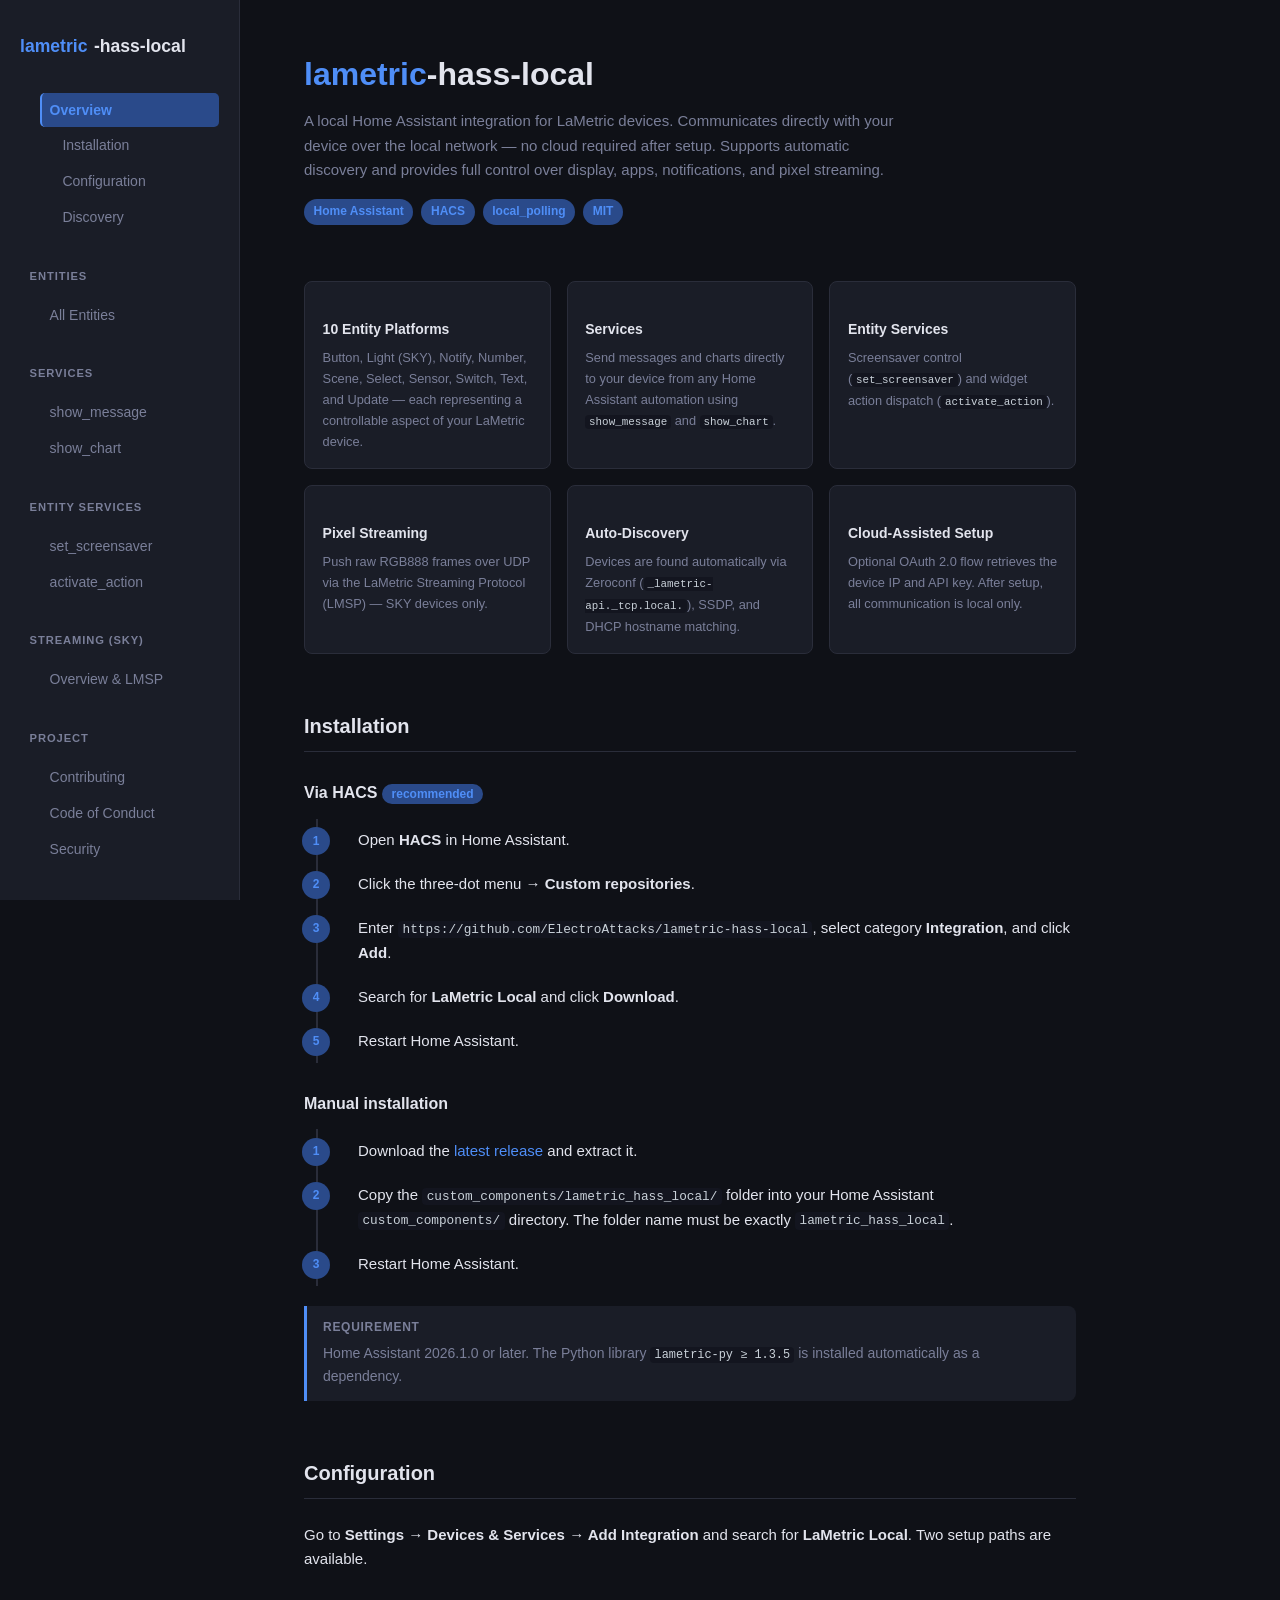
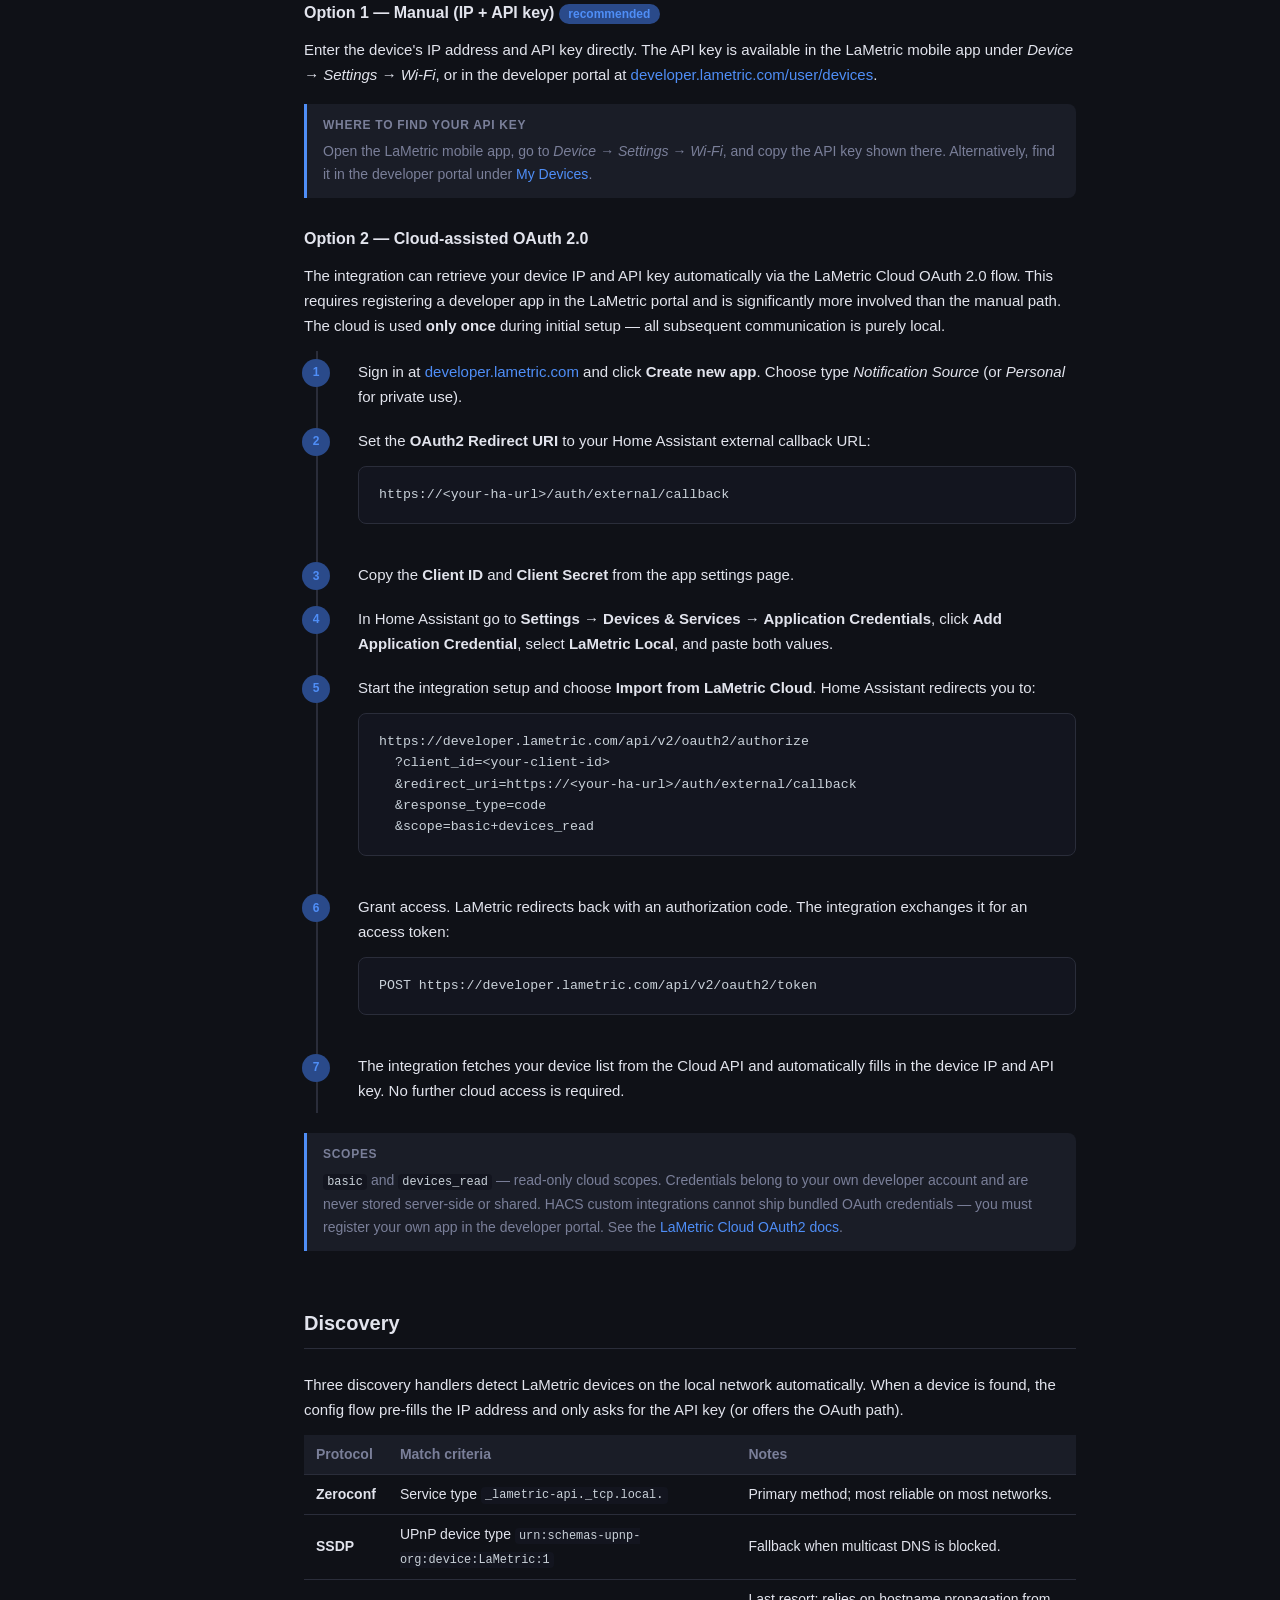
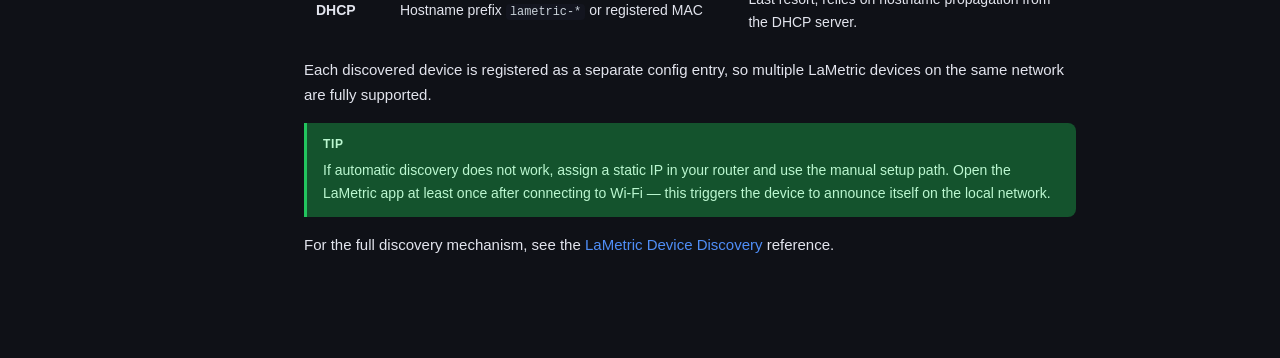
==== commit 20477d89: "docs: HACS recommended for install, manual recommended for device setup" ====
--- a/docs/index.html
+++ b/docs/index.html
@@ -108,7 +108,18 @@
             <section id="installation">
                 <h2>Installation</h2>
 
-                <h3>Manual installation <span class="badge">recommended</span></h3>
+                <h3>Via HACS <span class="badge">recommended</span></h3>
+                <ol class="steps">
+                    <li>Open <strong>HACS</strong> in Home Assistant.</li>
+                    <li>Click the three-dot menu &#8594; <strong>Custom repositories</strong>.</li>
+                    <li>Enter <code>https://github.com/ElectroAttacks/lametric-hass-local</code>, select category
+                        <strong>Integration</strong>, and click <strong>Add</strong>.
+                    </li>
+                    <li>Search for <strong>LaMetric Local</strong> and click <strong>Download</strong>.</li>
+                    <li>Restart Home Assistant.</li>
+                </ol>
+
+                <h3>Manual installation</h3>
                 <ol class="steps">
                     <li>Download the
                         <a href="https://github.com/ElectroAttacks/lametric-hass-local/releases/latest" target="_blank"
@@ -127,17 +138,6 @@
                     Home Assistant 2026.1.0 or later. The Python library <code>lametric-py &ge; 1.3.5</code> is
                     installed automatically as a dependency.
                 </div>
-
-                <h3>Via HACS</h3>
-                <ol class="steps">
-                    <li>Open <strong>HACS</strong> in Home Assistant.</li>
-                    <li>Click the three-dot menu &#8594; <strong>Custom repositories</strong>.</li>
-                    <li>Enter <code>https://github.com/ElectroAttacks/lametric-hass-local</code>, select category
-                        <strong>Integration</strong>, and click <strong>Add</strong>.
-                    </li>
-                    <li>Search for <strong>LaMetric Local</strong> and click <strong>Download</strong>.</li>
-                    <li>Restart Home Assistant.</li>
-                </ol>
             </section>
 
             <!-- Configuration -->
@@ -147,7 +147,7 @@
                     <strong>LaMetric Local</strong>. Two setup paths are available.
                 </p>
 
-                <h3>Option 1 &#8212; Manual (IP + API key)</h3>
+                <h3>Option 1 &#8212; Manual (IP + API key) <span class="badge">recommended</span></h3>
                 <p>Enter the device's IP address and API key directly. The API key is available in the LaMetric
                     mobile app under <em>Device &#8594; Settings &#8594; Wi-Fi</em>, or in the developer portal at
                     <a href="https://developer.lametric.com/user/devices" target="_blank"
@@ -161,10 +161,11 @@
                     <a href="https://developer.lametric.com/user/devices" target="_blank" rel="noopener">My Devices</a>.
                 </div>
 
-                <h3>Option 2 &#8212; Cloud-assisted OAuth 2.0 (recommended)</h3>
+                <h3>Option 2 &#8212; Cloud-assisted OAuth 2.0</h3>
                 <p>The integration can retrieve your device IP and API key automatically via the LaMetric Cloud OAuth
-                    2.0 flow. The cloud is used <strong>only once</strong> during initial setup &#8212; all subsequent
-                    communication is purely local.</p>
+                    2.0 flow. This requires registering a developer app in the LaMetric portal and is significantly
+                    more involved than the manual path. The cloud is used <strong>only once</strong> during initial
+                    setup &#8212; all subsequent communication is purely local.</p>
 
                 <ol class="steps">
                     <li>
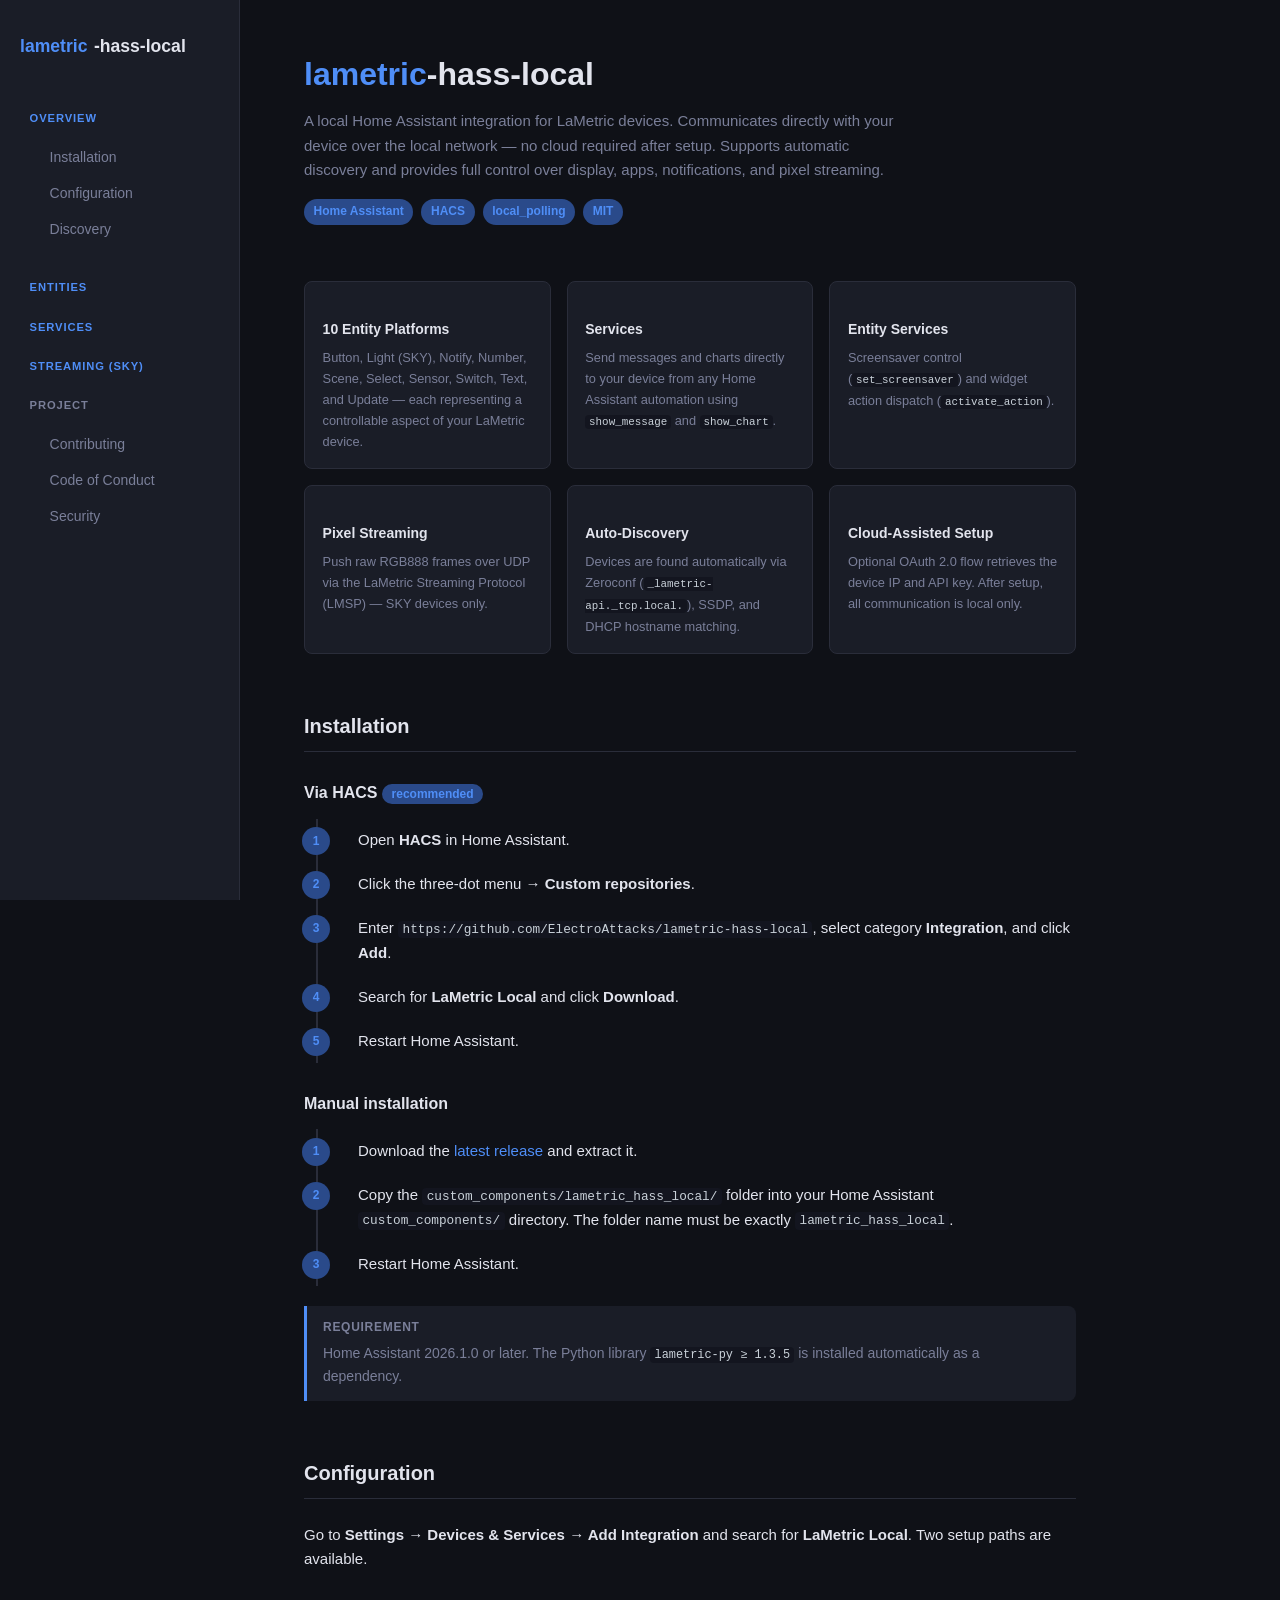
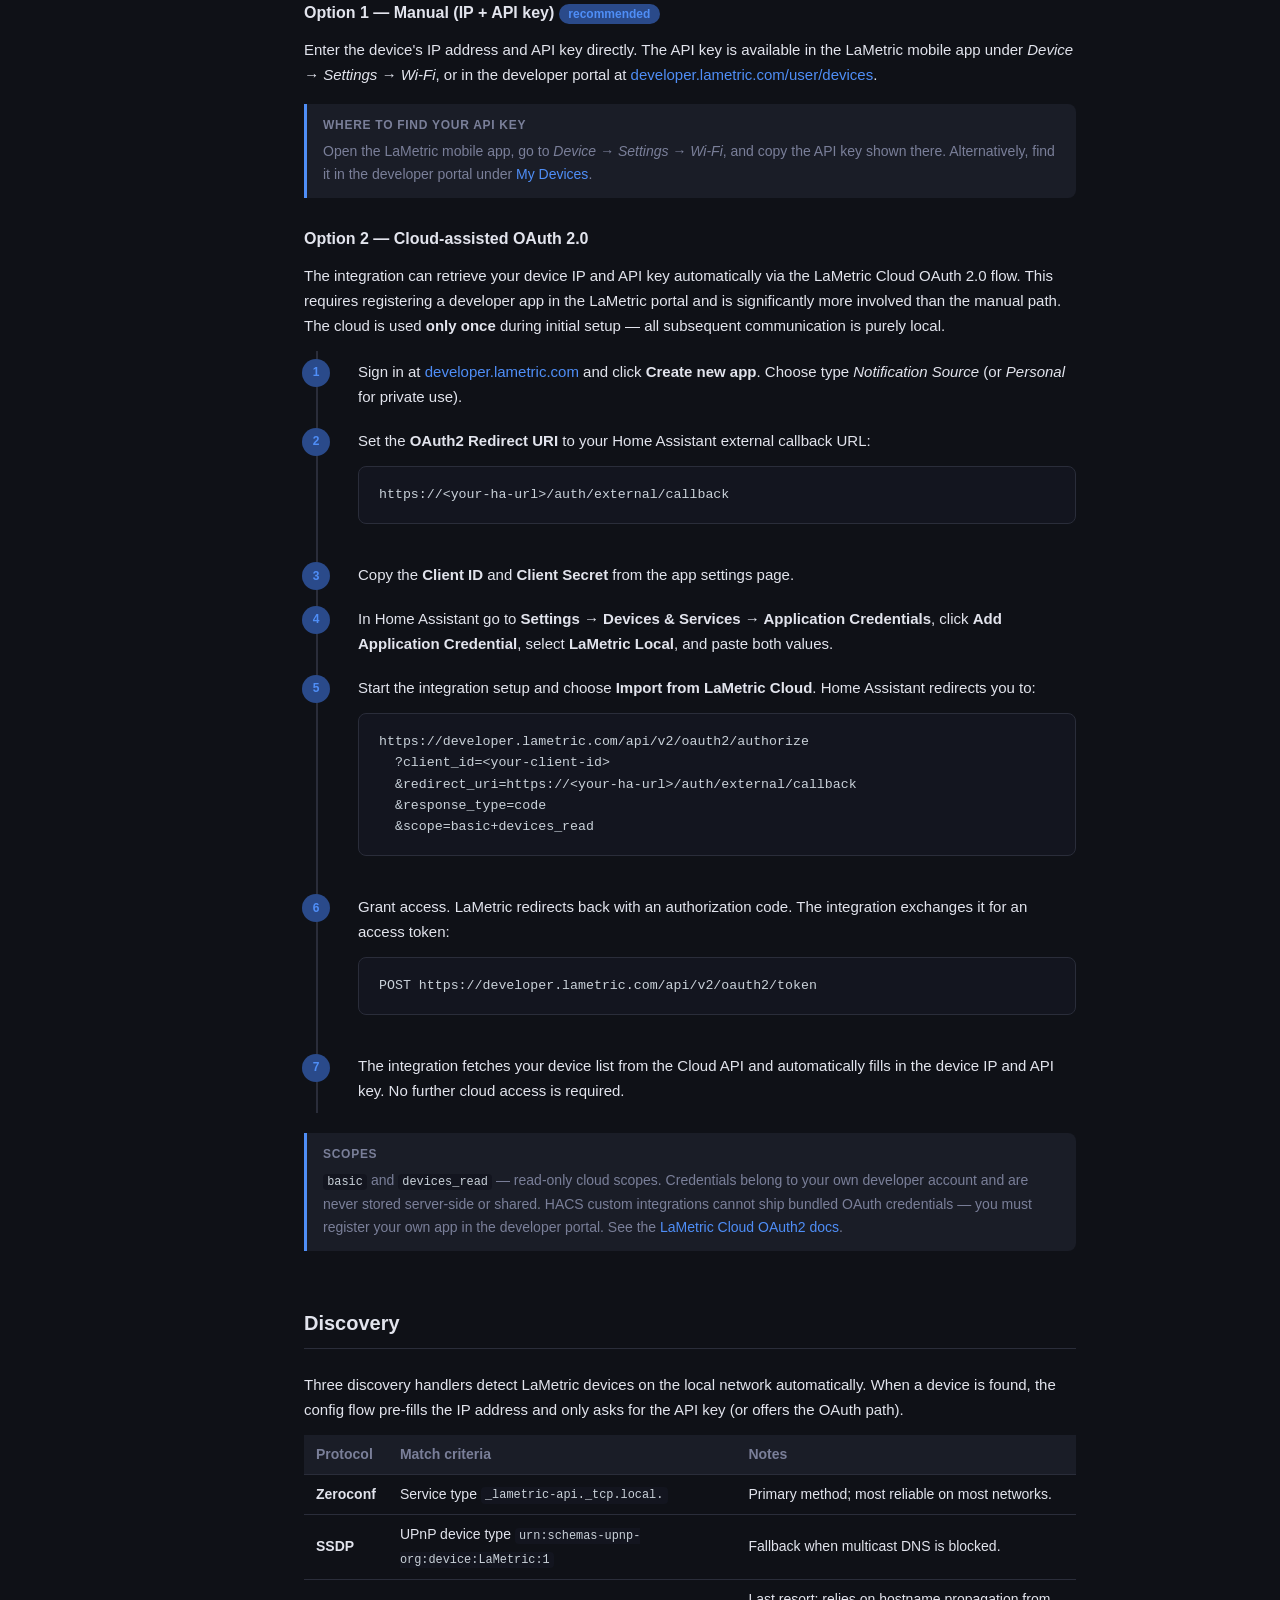
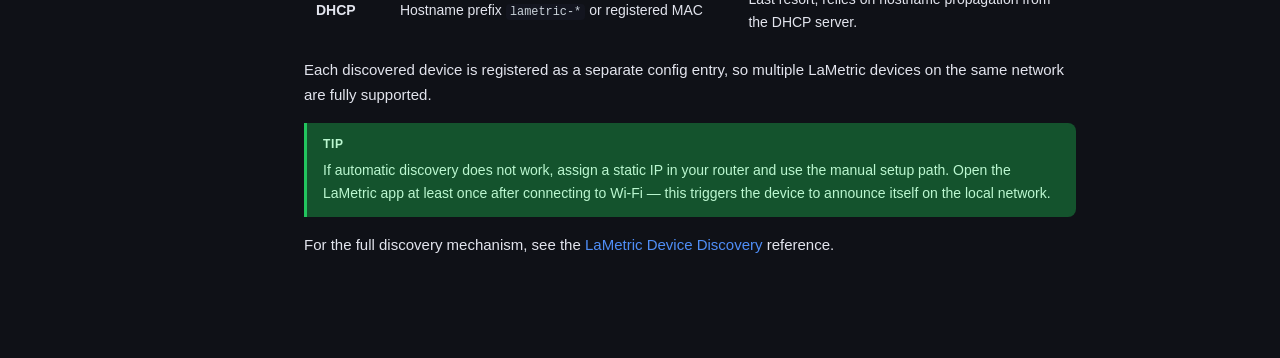
==== commit c8e0b3cc: "docs: unified nav scheme — clickable section labels, merge entity-services into services" ====
--- a/docs/index.html
+++ b/docs/index.html
@@ -14,38 +14,23 @@
         <!-- ── Sidebar ── -->
         <nav>
             <a class="logo" href="index.html"><span>lametric</span>-hass-local</a>
+
+            <div class="section-label section-label-link section-label-active"><a href="index.html">Overview</a></div>
             <ul>
-                <li><a href="index.html" class="page-active">Overview</a></li>
-                <li><a href="index.html#installation" style="padding-left:1.4rem">Installation</a></li>
-                <li><a href="index.html#configuration" style="padding-left:1.4rem">Configuration</a></li>
-                <li><a href="index.html#discovery" style="padding-left:1.4rem">Discovery</a></li>
+                <li><a href="index.html#installation">Installation</a></li>
+                <li><a href="index.html#configuration">Configuration</a></li>
+                <li><a href="index.html#discovery">Discovery</a></li>
             </ul>
 
-            <div class="section-label">Entities</div>
-            <ul>
-                <li><a href="entities.html">All Entities</a></li>
-            </ul>
-
-            <div class="section-label">Services</div>
-            <ul>
-                <li><a href="services.html">show_message</a></li>
-                <li><a href="services.html#show-chart">show_chart</a></li>
-            </ul>
-
-            <div class="section-label">Entity Services</div>
-            <ul>
-                <li><a href="entity-services.html">set_screensaver</a></li>
-                <li><a href="entity-services.html#activate-action">activate_action</a></li>
-            </ul>
-
-            <div class="section-label">Streaming (SKY)</div>
-            <ul>
-                <li><a href="streaming.html">Overview &amp; LMSP</a></li>
-            </ul>
+            <div class="section-label section-label-link"><a href="entities.html">Entities</a></div>
+
+            <div class="section-label section-label-link"><a href="services.html">Services</a></div>
+
+            <div class="section-label section-label-link"><a href="streaming.html">Streaming (SKY)</a></div>
 
             <div class="section-label">Project</div>
             <ul>
-                <li><a href="contributing.html">Contributing</a></li>
+                <li><a href="contribute.html">Contributing</a></li>
                 <li><a href="code-of-conduct.html">Code of Conduct</a></li>
                 <li><a href="security.html">Security</a></li>
             </ul>
--- a/docs/style.css
+++ b/docs/style.css
@@ -109,8 +109,8 @@
 
 /* in-page section currently in view */
 nav ul li a.active {
-    background: rgba(79, 142, 247, 0.18);
-    color: var(--text);
+    color: var(--accent);
+    box-shadow: inset 2px 0 0 rgba(79, 142, 247, 0.5);
 }
 
 /* current page */
@@ -129,6 +129,10 @@
     letter-spacing: 0.08em;
     color: var(--muted);
     padding: 1rem 0.6rem 0.3rem;
+}
+
+nav .section-label-active {
+    color: var(--accent);
 }
 
 /* ── Main Content ── */
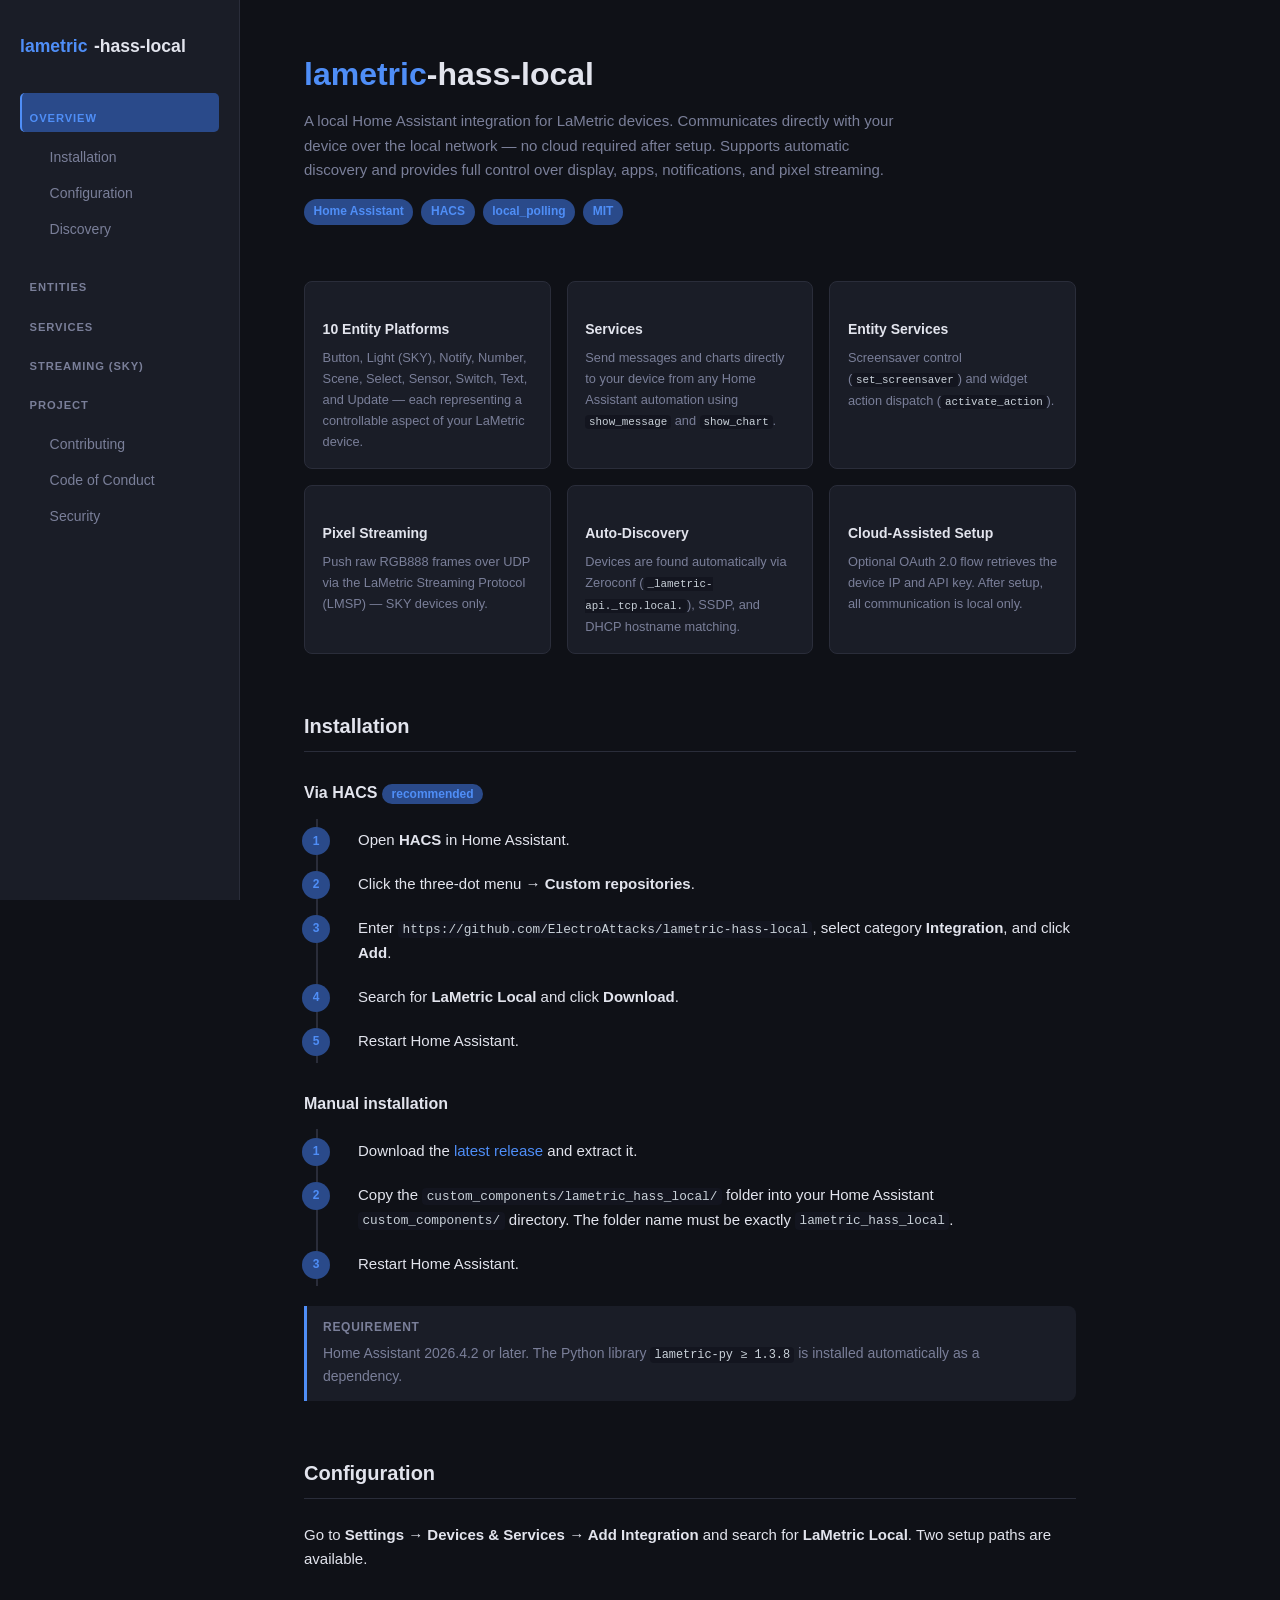
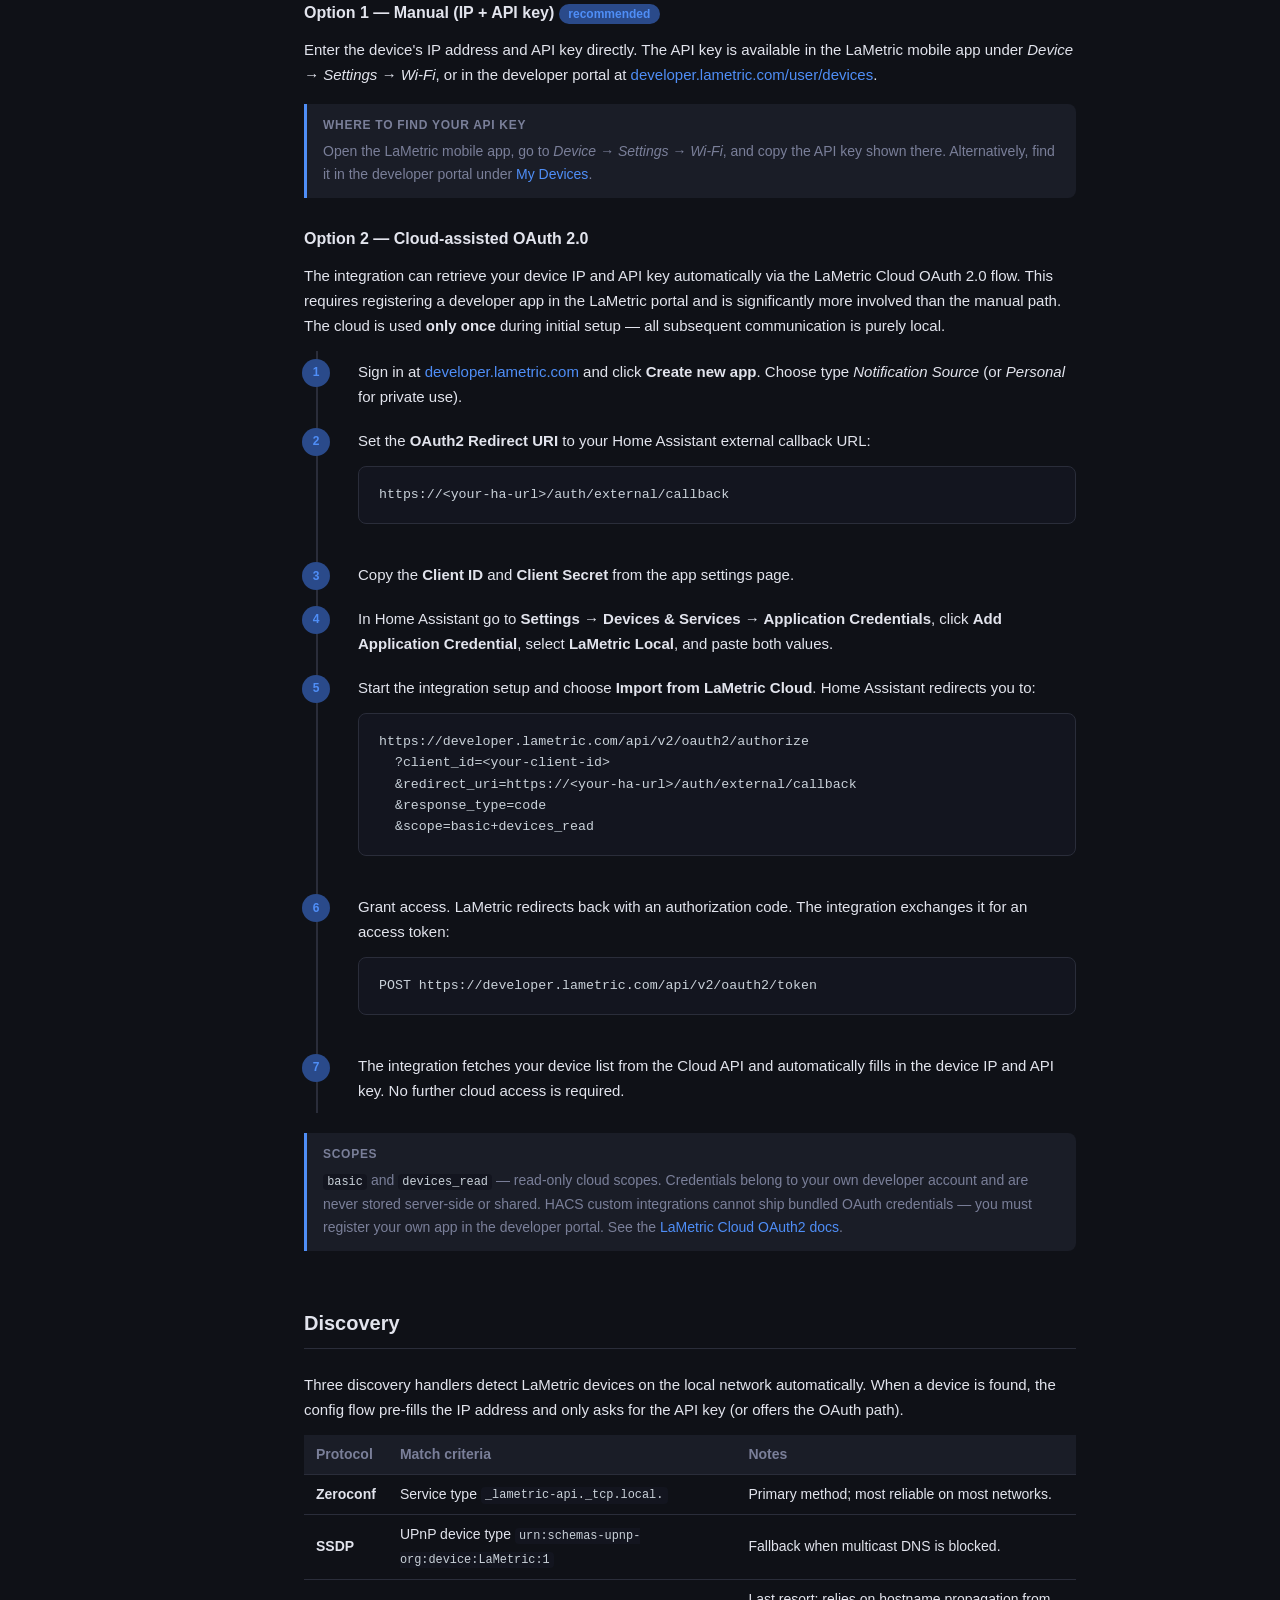
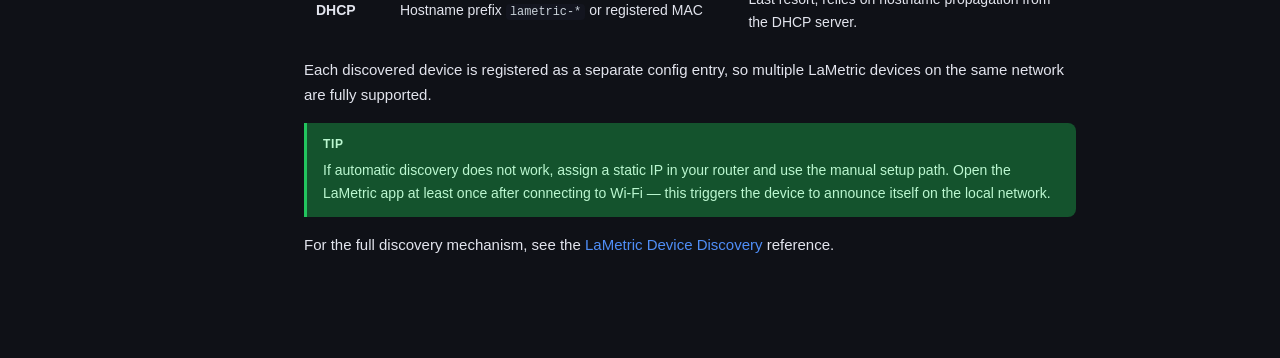
==== commit 25ee23be: "docs: update installation docs for new minimum requirements" ====
--- a/docs/index.html
+++ b/docs/index.html
@@ -120,7 +120,7 @@
 
                 <div class="note">
                     <strong>Requirement</strong>
-                    Home Assistant 2026.1.0 or later. The Python library <code>lametric-py &ge; 1.3.5</code> is
+                    Home Assistant 2026.4.2 or later. The Python library <code>lametric-py &ge; 1.3.8</code> is
                     installed automatically as a dependency.
                 </div>
             </section>
--- a/docs/style.css
+++ b/docs/style.css
@@ -109,8 +109,13 @@
 
 /* in-page section currently in view */
 nav ul li a.active {
-    color: var(--accent);
-    box-shadow: inset 2px 0 0 rgba(79, 142, 247, 0.5);
+    background: rgba(79, 142, 247, 0.1);
+    color: var(--accent);
+}
+
+nav ul li a.active:hover {
+    background: rgba(79, 142, 247, 0.18);
+    color: var(--accent);
 }
 
 /* current page */
@@ -132,6 +137,39 @@
 }
 
 nav .section-label-active {
+    color: var(--accent);
+}
+
+
+nav .section-label-link {
+    padding: 0;
+}
+
+nav .section-label-link > a {
+    display: block;
+    padding: 1rem 0.6rem 0.3rem;
+    border-radius: 5px;
+    color: var(--muted);
+    text-decoration: none;
+    font: inherit;
+    transition: background 0.15s, color 0.15s;
+}
+
+nav .section-label-link > a:hover {
+    background: rgba(79, 142, 247, 0.12);
+    color: var(--text);
+}
+
+nav .section-label-active.section-label-link > a {
+    background: var(--accent-dim);
+    color: var(--accent);
+    font-weight: 600;
+    border-left: 2px solid var(--accent);
+    padding-left: calc(0.6rem - 2px);
+}
+
+nav .section-label-active.section-label-link > a:hover {
+    background: var(--accent-dim);
     color: var(--accent);
 }
 
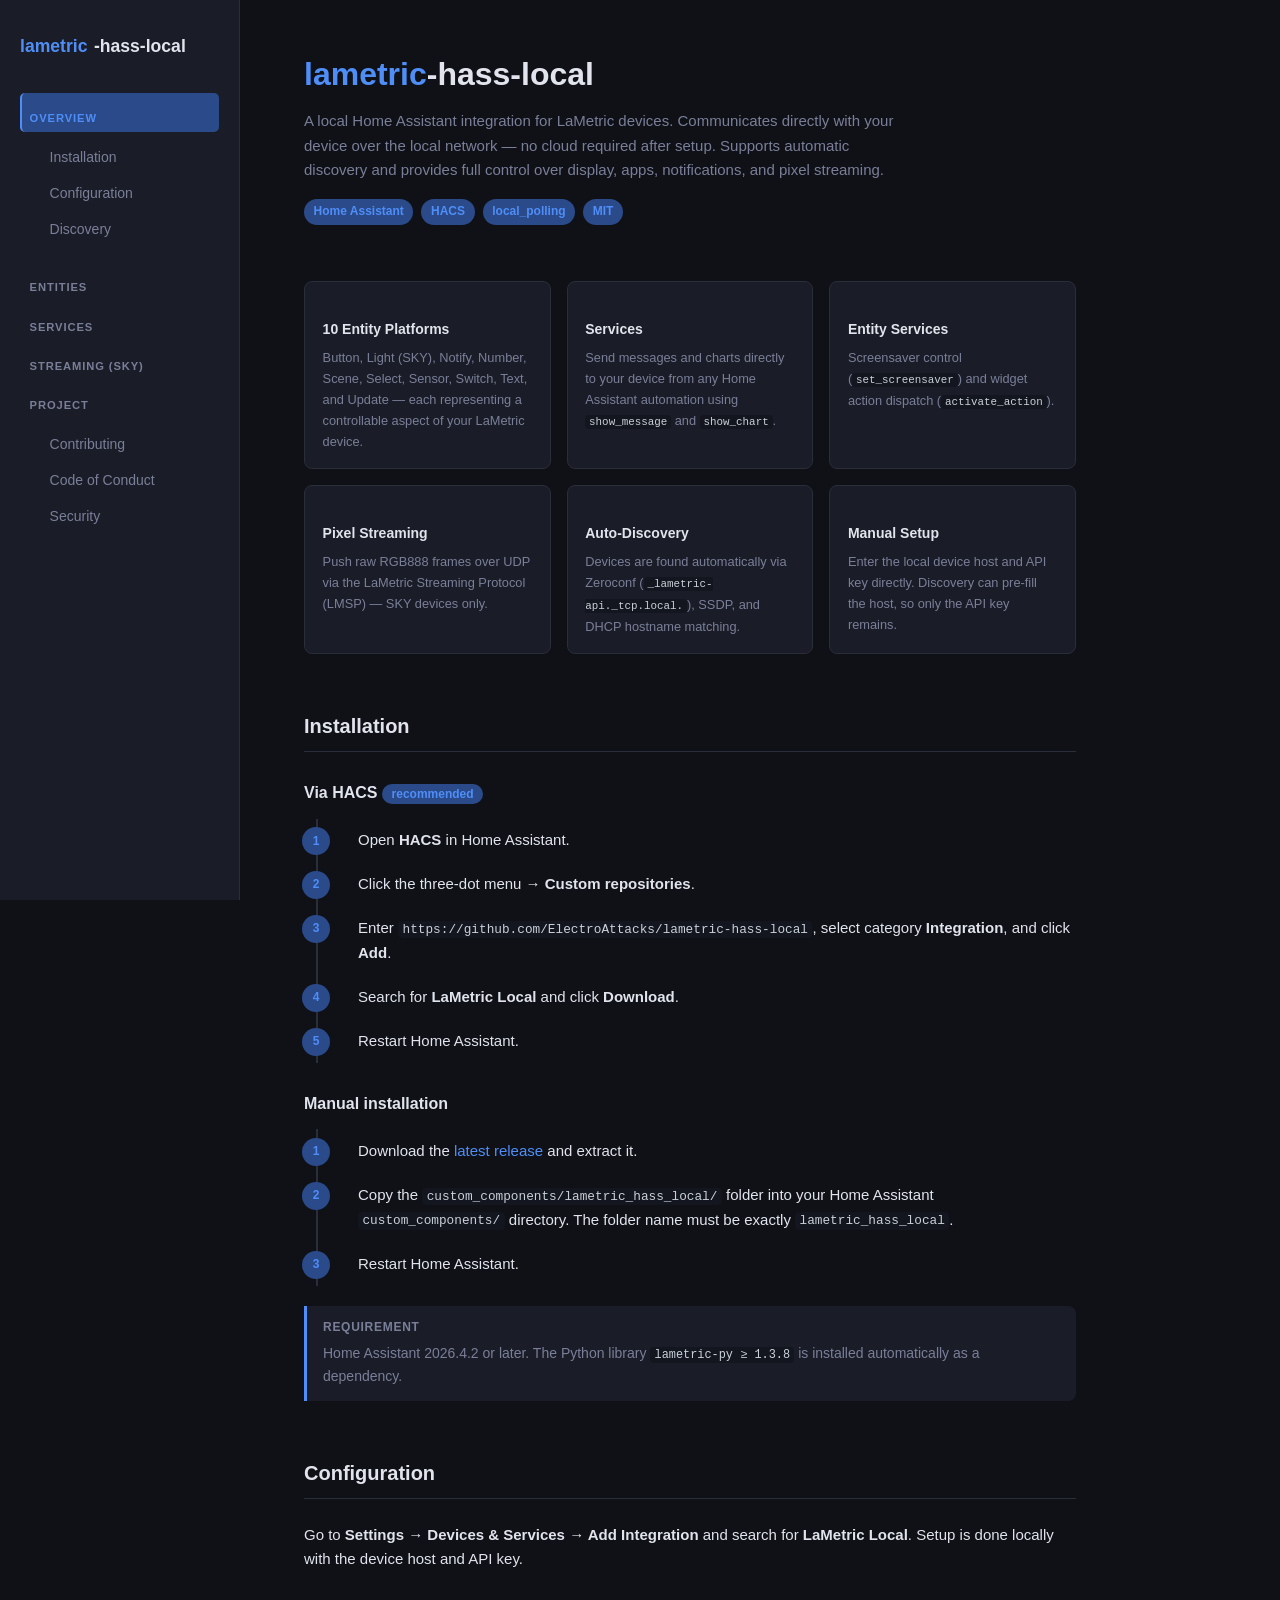
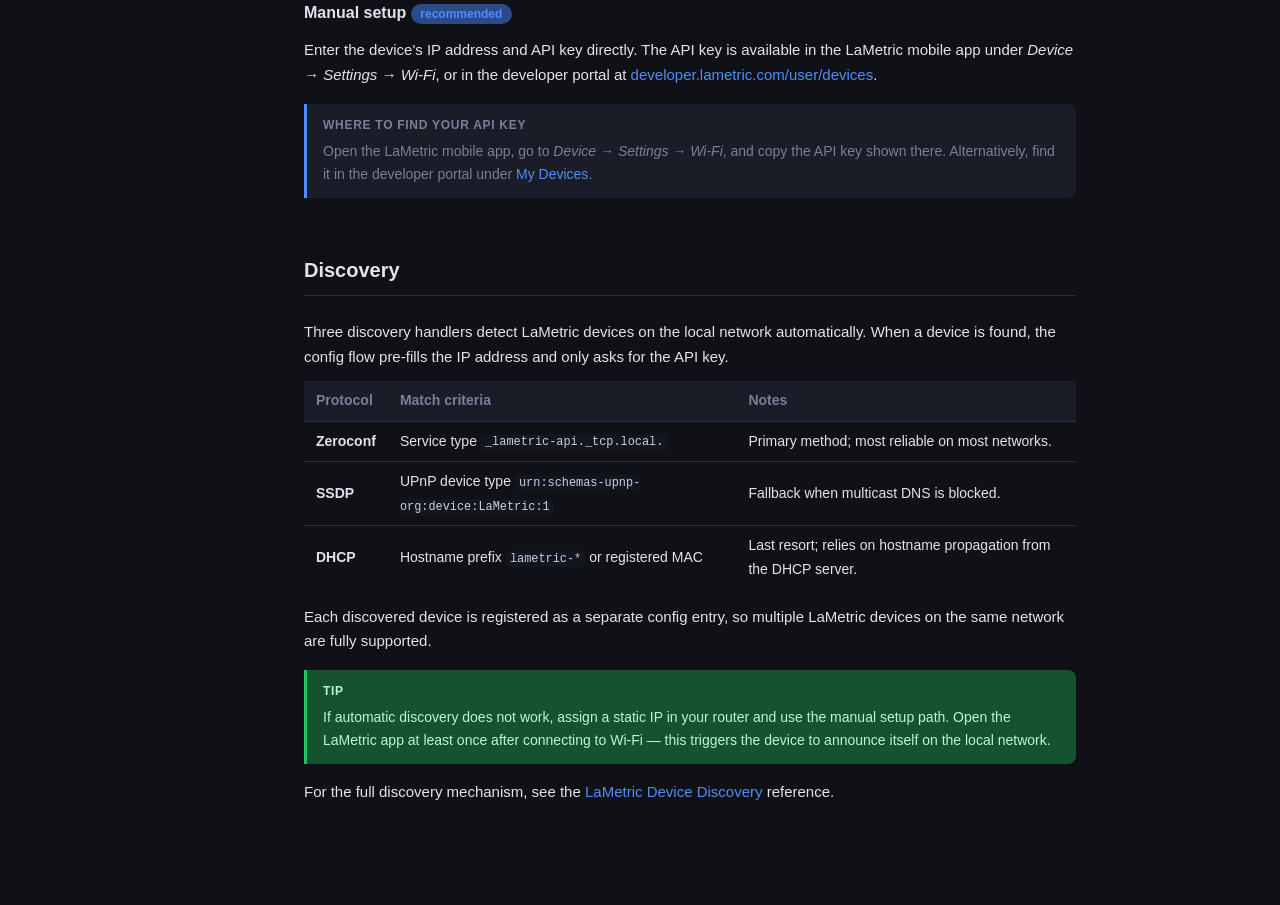
==== commit 7de11ec0: "docs: update manual setup documentation" ====
--- a/docs/index.html
+++ b/docs/index.html
@@ -82,9 +82,9 @@
                             SSDP, and DHCP hostname matching.</p>
                     </div>
                     <div class="card">
-                        <h4>Cloud-Assisted Setup</h4>
-                        <p>Optional OAuth 2.0 flow retrieves the device IP and API key. After setup, all
-                            communication is local only.</p>
+                        <h4>Manual Setup</h4>
+                        <p>Enter the local device host and API key directly. Discovery can pre-fill the host,
+                            so only the API key remains.</p>
                     </div>
                 </div>
             </section>
@@ -129,10 +129,10 @@
             <section id="configuration">
                 <h2>Configuration</h2>
                 <p>Go to <strong>Settings &#8594; Devices &amp; Services &#8594; Add Integration</strong> and search for
-                    <strong>LaMetric Local</strong>. Two setup paths are available.
+                    <strong>LaMetric Local</strong>. Setup is done locally with the device host and API key.
                 </p>
 
-                <h3>Option 1 &#8212; Manual (IP + API key) <span class="badge">recommended</span></h3>
+                <h3>Manual setup <span class="badge">recommended</span></h3>
                 <p>Enter the device's IP address and API key directly. The API key is available in the LaMetric
                     mobile app under <em>Device &#8594; Settings &#8594; Wi-Fi</em>, or in the developer portal at
                     <a href="https://developer.lametric.com/user/devices" target="_blank"
@@ -145,69 +145,13 @@
                     the API key shown there. Alternatively, find it in the developer portal under
                     <a href="https://developer.lametric.com/user/devices" target="_blank" rel="noopener">My Devices</a>.
                 </div>
-
-                <h3>Option 2 &#8212; Cloud-assisted OAuth 2.0</h3>
-                <p>The integration can retrieve your device IP and API key automatically via the LaMetric Cloud OAuth
-                    2.0 flow. This requires registering a developer app in the LaMetric portal and is significantly
-                    more involved than the manual path. The cloud is used <strong>only once</strong> during initial
-                    setup &#8212; all subsequent communication is purely local.</p>
-
-                <ol class="steps">
-                    <li>
-                        Sign in at <a href="https://developer.lametric.com" target="_blank"
-                            rel="noopener">developer.lametric.com</a> and click <strong>Create new app</strong>.
-                        Choose type <em>Notification Source</em> (or <em>Personal</em> for private use).
-                    </li>
-                    <li>
-                        Set the <strong>OAuth2 Redirect URI</strong> to your Home Assistant external callback URL:
-                        <pre><code>https://&lt;your-ha-url&gt;/auth/external/callback</code></pre>
-                    </li>
-                    <li>
-                        Copy the <strong>Client ID</strong> and <strong>Client Secret</strong> from the app settings
-                        page.
-                    </li>
-                    <li>
-                        In Home Assistant go to <strong>Settings &#8594; Devices &amp; Services &#8594; Application
-                            Credentials</strong>, click <strong>Add Application Credential</strong>, select
-                        <strong>LaMetric Local</strong>, and paste both values.
-                    </li>
-                    <li>
-                        Start the integration setup and choose <strong>Import from LaMetric Cloud</strong>. Home
-                        Assistant redirects you to:
-                        <pre><code>https://developer.lametric.com/api/v2/oauth2/authorize
-  ?client_id=&lt;your-client-id&gt;
-  &amp;redirect_uri=https://&lt;your-ha-url&gt;/auth/external/callback
-  &amp;response_type=code
-  &amp;scope=basic+devices_read</code></pre>
-                    </li>
-                    <li>
-                        Grant access. LaMetric redirects back with an authorization code. The integration exchanges
-                        it for an access token:
-                        <pre><code>POST https://developer.lametric.com/api/v2/oauth2/token</code></pre>
-                    </li>
-                    <li>
-                        The integration fetches your device list from the Cloud API and automatically fills in the
-                        device IP and API key. No further cloud access is required.
-                    </li>
-                </ol>
-
-                <div class="note">
-                    <strong>Scopes</strong>
-                    <code>basic</code> and <code>devices_read</code> &#8212; read-only cloud scopes. Credentials belong
-                    to your own developer account and are never stored server-side or shared. HACS custom integrations
-                    cannot ship bundled OAuth credentials &#8212; you must register your own app in the developer
-                    portal. See the
-                    <a href="https://lametric-documentation.readthedocs.io/en/latest/reference-docs/cloud-authorization.html"
-                        target="_blank" rel="noopener">LaMetric Cloud OAuth2 docs</a>.
-                </div>
             </section>
 
             <!-- Discovery -->
             <section id="discovery">
                 <h2>Discovery</h2>
                 <p>Three discovery handlers detect LaMetric devices on the local network automatically. When a device
-                    is found, the config flow pre-fills the IP address and only asks for the API key (or offers the
-                    OAuth path).</p>
+                    is found, the config flow pre-fills the IP address and only asks for the API key.</p>
 
                 <table>
                     <thead>
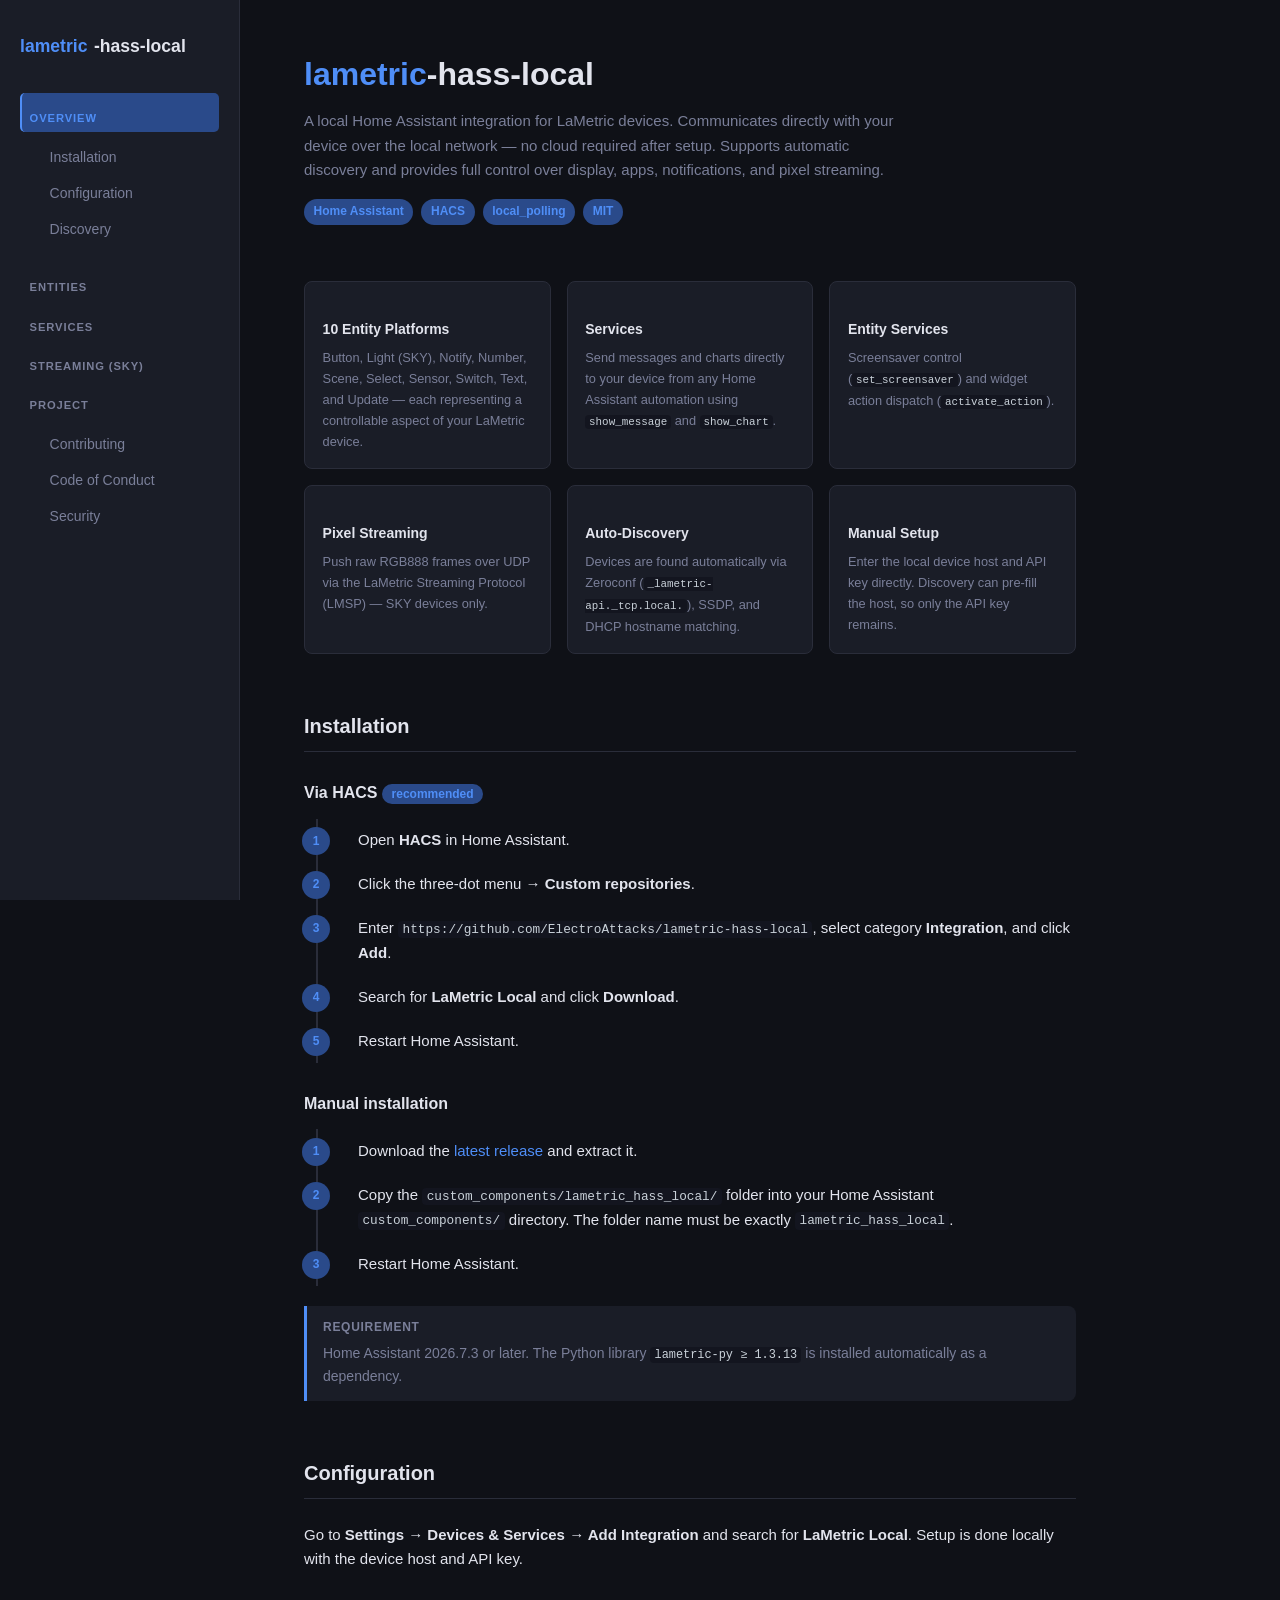
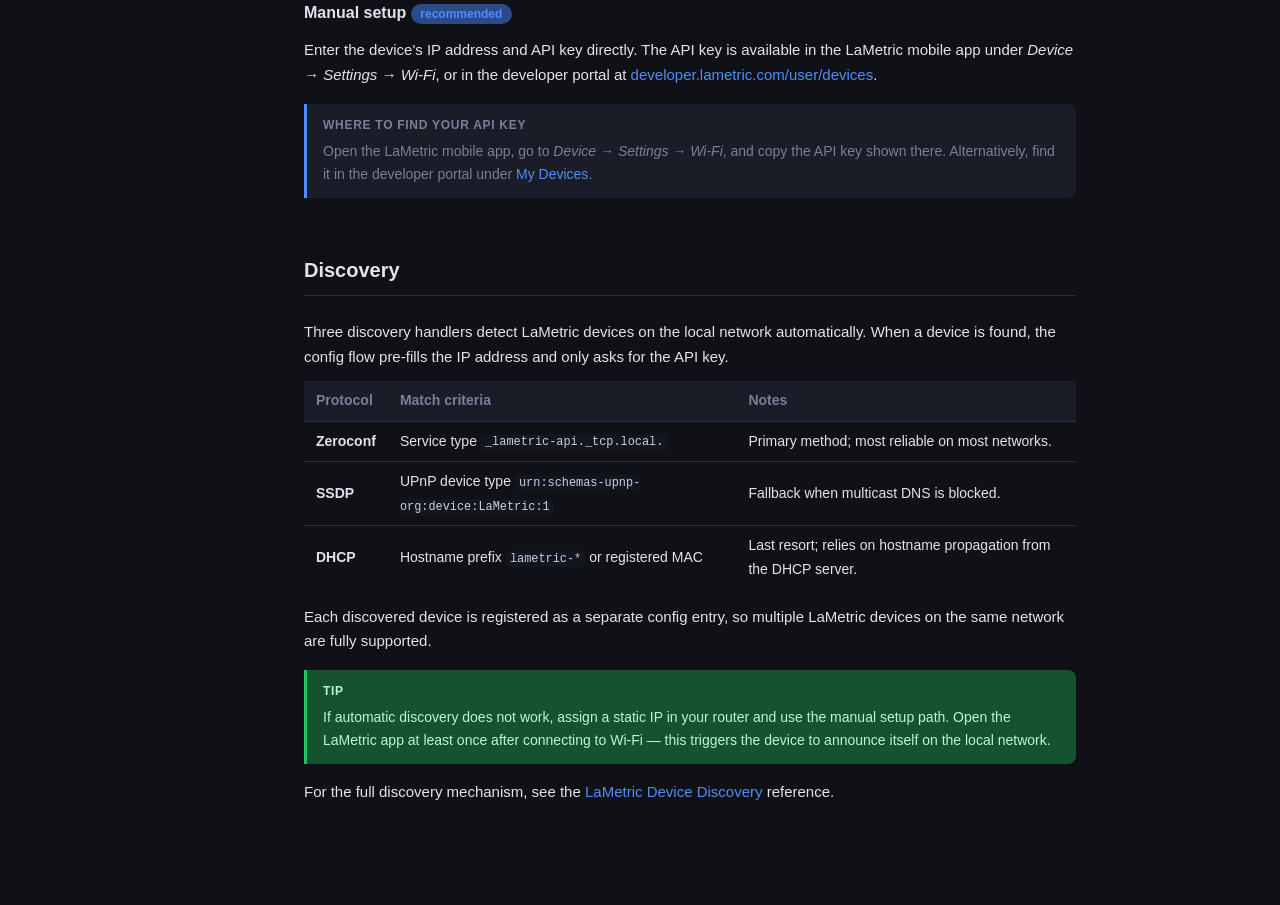
==== commit 01ecd1e3: "fix: bump lametric-py to 1.3.13 and update minimum HA to 2026.7.3 The activate_action bug for built-" ====
--- a/docs/index.html
+++ b/docs/index.html
@@ -120,7 +120,7 @@
 
                 <div class="note">
                     <strong>Requirement</strong>
-                    Home Assistant 2026.4.2 or later. The Python library <code>lametric-py &ge; 1.3.8</code> is
+                    Home Assistant 2026.7.3 or later. The Python library <code>lametric-py &ge; 1.3.13</code> is
                     installed automatically as a dependency.
                 </div>
             </section>
